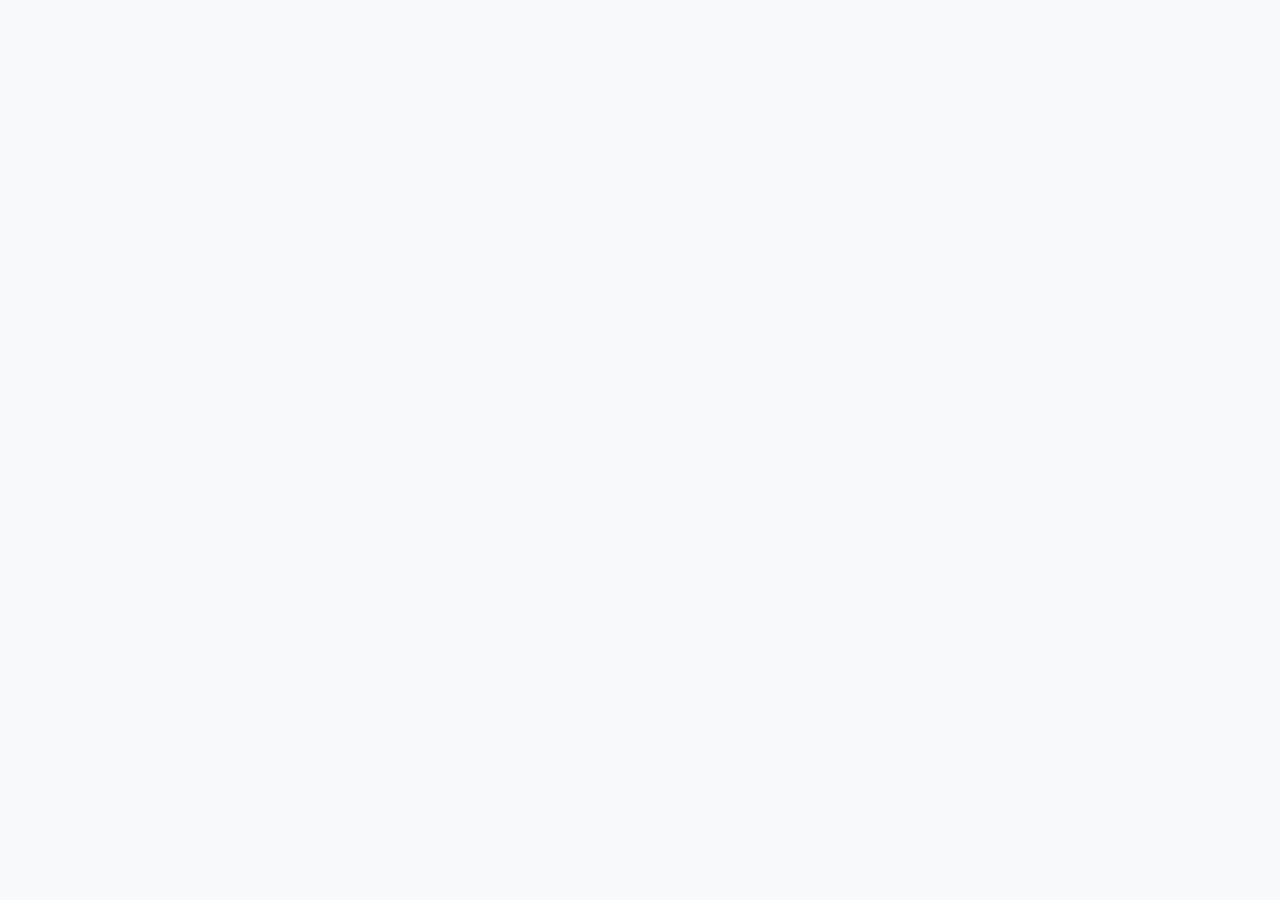
==== Index.html @ 981eb2c3 "Create Index.html" ====
<!DOCTYPE html>
<html lang="es">
<head>
    <meta charset="UTF-8">
    <meta name="viewport" content="width=device-width, initial-scale=1.0">
    <title>Senivia | Menú Digital</title>
    <link href="https://fonts.googleapis.com/css2?family=Inter:wght@300;400;600;700&display=swap" rel="stylesheet">
    <style>
        :root {
            --primary-color: #000000; /* Puedes cambiarlo al color de marca de Senivia */
            --bg-body: #f8f9fa;
            --card-bg: #ffffff;
            --text-main: #2d3436;
            --text-muted: #636e72;
            --whatsapp-green: #25D366;
        }

        body {
            font-family: 'Inter', sans-serif;
            background-color: var(--bg-body);
            color: var(--text-main);
            margin: 0;
            padding: 0;
            display: flex;
            flex-direction: column;
            align-items: center;
        }

        .main-container {
            width: 100%;
            max-width: 500px; /* Tamaño ideal para móviles */
            padding-bottom: 100px;
        }

        /* Utilidades */
        .shadow-sm { box-shadow: 0 2px 10px rgba(0,0,0,0.05); }
        .rounded { border-radius: 16px; }
    </style>
</head>
<body>
    <div class="main-container">
        </div>
</body>
</html>
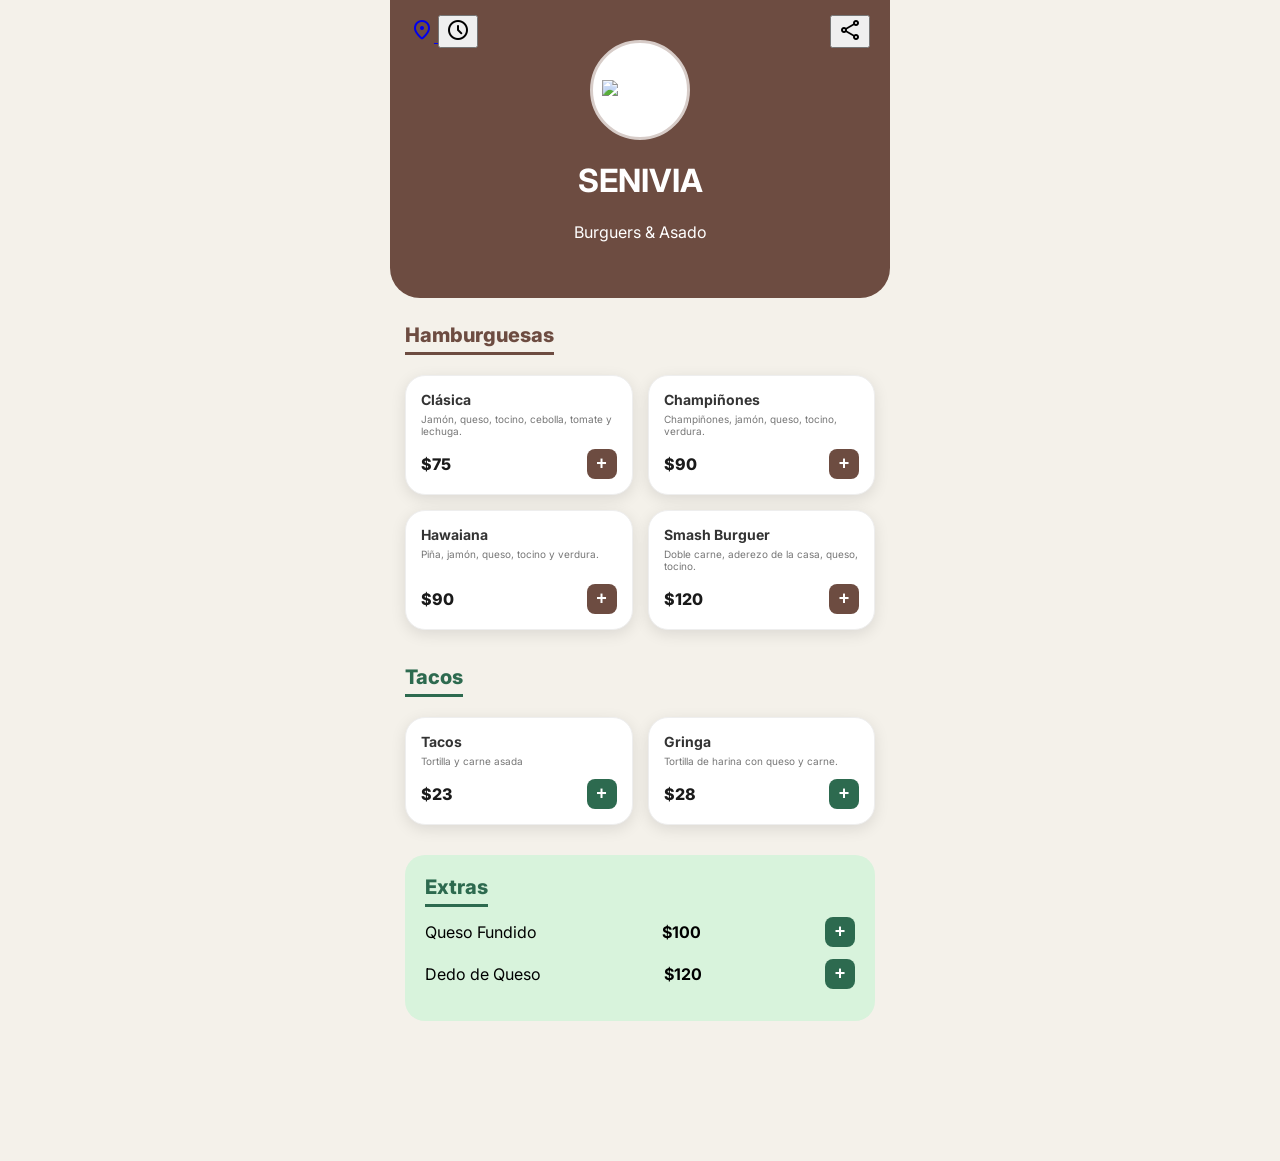
==== commit eb7d6e5b: "as" ====
--- a/Index.html
+++ b/Index.html
@@ -3,42 +3,140 @@
 <head>
     <meta charset="UTF-8">
     <meta name="viewport" content="width=device-width, initial-scale=1.0">
-    <title>Senivia | Menú Digital</title>
-    <link href="https://fonts.googleapis.com/css2?family=Inter:wght@300;400;600;700&display=swap" rel="stylesheet">
-    <style>
-        :root {
-            --primary-color: #000000; /* Puedes cambiarlo al color de marca de Senivia */
-            --bg-body: #f8f9fa;
-            --card-bg: #ffffff;
-            --text-main: #2d3436;
-            --text-muted: #636e72;
-            --whatsapp-green: #25D366;
-        }
-
-        body {
-            font-family: 'Inter', sans-serif;
-            background-color: var(--bg-body);
-            color: var(--text-main);
-            margin: 0;
-            padding: 0;
-            display: flex;
-            flex-direction: column;
-            align-items: center;
-        }
-
-        .main-container {
-            width: 100%;
-            max-width: 500px; /* Tamaño ideal para móviles */
-            padding-bottom: 100px;
-        }
-
-        /* Utilidades */
-        .shadow-sm { box-shadow: 0 2px 10px rgba(0,0,0,0.05); }
-        .rounded { border-radius: 16px; }
-    </style>
+    <title>Senivia | Menú</title>
+    <link rel="stylesheet" href="style.css">
+    <link href="https://fonts.googleapis.com/css2?family=Inter:wght@400;600;700;800&display=swap" rel="stylesheet">
+    <link rel="stylesheet" href="https://fonts.googleapis.com/css2?family=Material+Symbols+Rounded:opsz,wght,FILL,GRAD@24,400,0,0" />
 </head>
 <body>
-    <div class="main-container">
+
+    <nav class="top-nav">
+        <div class="nav-content">
+            <div class="nav-icons-left">
+                <a href="https://maps.google.com" target="_blank" class="nav-icon-btn">
+                    <span class="material-symbols-rounded">location_on</span>
+                </a>
+                <button class="nav-icon-btn" onclick="openHours()">
+                    <span class="material-symbols-rounded">schedule</span>
+                </button>
+            </div>
+            <button class="nav-icon-btn">
+                <span class="material-symbols-rounded">share</span>
+            </button>
         </div>
+    </nav>
+
+    <div class="app-container">
+        <header>
+            <div class="logo-circle">
+                <img src="https://scontent.fmid6-1.fna.fbcdn.net/v/t39.30808-6/627927220_122164579562923353_550780685864035257_n.jpg?_nc_cat=105&ccb=1-7&_nc_sid=1d70fc&_nc_ohc=7-3I57dxPA8Q7kNvwFJ28_m&_nc_oc=AdmYio--avoHgzvEJjG--AQ_t8iRiofBGtbMKOx9ZL_QkfFe0LlmMwDPAOBVa9udVdoX6vZOe4sMH7wCqp-2DesS&_nc_zt=23&_nc_ht=scontent.fmid6-1.fna&_nc_gid=WMBQUMc3zuUpUCf7haf9Zw&_nc_ss=8&oh=00_Afv8ShL0XrkcEGE51qrSbZRiwBGlQdWBidKPt0WWFq02yg&oe=69A87891" alt="Logo">
+            </div>
+            <h1>SENIVIA</h1>
+            <p>Burguers & Asado</p>
+        </header>
+
+        <section>
+            <div class="section-title title-burguer">Hamburguesas</div>
+            <div class="grid">
+                <div class="card" onclick="openCustomizer('Clásica', 75, ['Jamón', 'Queso', 'Tocino', 'Cebolla', 'Tomate', 'Lechuga'])">
+                    <div>
+                        <h3>Clásica</h3>
+                        <p>Jamón, queso, tocino, cebolla, tomate y lechuga.</p>
+                    </div>
+                    <div class="card-footer"><span class="price">$75</span><button class="add-btn btn-burguer">+</button></div>
+                </div>
+                <div class="card" onclick="openCustomizer('Champiñones', 90, ['Champiñones', 'Jamón', 'Queso', 'Tocino', 'Verdura'])">
+                    <div>
+                        <h3>Champiñones</h3>
+                        <p>Champiñones, jamón, queso, tocino, verdura.</p>
+                    </div>
+                    <div class="card-footer"><span class="price">$90</span><button class="add-btn btn-burguer">+</button></div>
+                </div>
+                <div class="card" onclick="openCustomizer('Hawaiana', 90, ['Piña', 'Jamón', 'Queso', 'Tocino', 'Verdura'])">
+                    <div>
+                        <h3>Hawaiana</h3>
+                        <p>Piña, jamón, queso, tocino y verdura.</p>
+                    </div>
+                    <div class="card-footer"><span class="price">$90</span><button class="add-btn btn-burguer">+</button></div>
+                </div>
+                <div class="card" onclick="openCustomizer('Smash Burguer', 120, ['Doble carne', 'Aderezo de la casa', 'Queso', 'Tocino'])">
+                    <div>
+                        <h3>Smash Burguer</h3>
+                        <p>Doble carne, aderezo de la casa, queso, tocino.</p>
+                    </div>
+                    <div class="card-footer"><span class="price">$120</span><button class="add-btn btn-burguer">+</button></div>
+                </div>
+            </div>
+        </section>
+
+        <section>
+            <div class="section-title title-asado">Tacos</div>
+            <div class="grid">
+                <div class="card" onclick="add('Tacos', 23)">
+                    <div>
+                        <h3>Tacos</h3>
+                        <p>Tortilla y carne asada</p>
+                    </div>
+                    <div class="card-footer"><span class="price">$23</span><button class="add-btn btn-asado">+</button></div>
+                </div>
+                <div class="card" onclick="add('Gringa', 28)">
+                    <div>
+                        <h3>Gringa</h3>
+                        <p>Tortilla de harina con queso y carne.</p>
+                    </div>
+                    <div class="card-footer"><span class="price">$28</span><button class="add-btn btn-asado">+</button></div>
+                </div>
+            </div>
+        </section>
+
+        <section style="background: var(--green-light); margin: 20px 15px; border-radius: 20px; padding: 20px;">
+            <div class="section-title title-asado" style="margin-bottom: 10px;">Extras</div>
+            <div class="extra-item" onclick="add('Queso Fundido', 100)">
+                <span>Queso Fundido</span> <b>$100</b> <button class="add-btn btn-asado">+</button>
+            </div>
+            <div class="extra-item" onclick="add('Dedo de Queso', 120)">
+                <span>Dedo de Queso</span> <b>$120</b> <button class="add-btn btn-asado">+</button>
+            </div>
+        </section>
+    </div>
+
+    <div id="modal-custom" class="modal">
+        <div class="modal-content">
+            <h2 id="modal-title">Personalizar</h2>
+            <p class="modal-subtitle">¿Sin algo en particular?</p>
+            <div id="ingredients-list"></div>
+            <button class="confirm-btn" onclick="confirmCustomization()">Agregar al Pedido</button>
+            <button class="cancel-btn" onclick="closeModal()">Cancelar</button>
+        </div>
+    </div>
+
+    <div id="modal-hours" class="modal">
+        <div class="modal-content hours-modal-inner">
+            <div class="modal-header-hours">
+                <h2>Horario</h2>
+                <button class="close-x-btn" onclick="closeHours()">×</button>
+            </div>
+            <div class="hours-container">
+                <div class="hour-line closed"><span>Lunes</span> <b>Cerrado</b></div>
+                <div class="hour-line closed"><span>Martes</span> <b>Cerrado</b></div>
+                <div class="hour-line"><span>Miércoles</span> <b>6:00 PM - 11:15 PM</b></div>
+                <div class="hour-line"><span>Jueves</span> <b>6:00 PM - 11:15 PM</b></div>
+                <div class="hour-line"><span>Viernes</span> <b>6:00 PM - 11:15 PM</b></div>
+                <div class="hour-line"><span>Sábado</span> <b>6:00 PM - 11:15 PM</b></div>
+                <div class="hour-line"><span>Domingo</span> <b>6:00 PM - 11:15 PM</b></div>
+            </div>
+            <button class="confirm-btn" onclick="closeHours()">Cerrar</button>
+        </div>
+    </div>
+
+    <div id="cart-bar">
+        <div class="cart-info">
+            <span class="count-badge" id="cart-count">0</span>
+            <span id="cart-total" style="font-weight: 700;">$0</span>
+        </div>
+        <a href="javascript:void(0)" class="whatsapp-btn" onclick="sendOrder()">Hacer Pedido</a>
+    </div>
+
+    <script src="script.js"></script>
 </body>
 </html>
--- a/style.css
+++ b/style.css
@@ -0,0 +1,189 @@
+:root {
+    --brown-dark: #6d4c41;
+    --brown-light: #d7ccc8;
+    --green-main: #2d6a4f;
+    --green-light: #d8f3dc;
+    --white: #ffffff;
+    --text: #1a1a1a;
+    --shadow: 0 4px 15px rgba(0, 0, 0, 0.1);
+}
+
+* { box-sizing: border-box; -webkit-tap-highlight-color: transparent; }
+
+body {
+    font-family: 'Inter', sans-serif;
+    background-color: #f4f1ea;
+    margin: 0;
+    display: flex;
+    flex-direction: column;
+    align-items: center;
+}
+
+.app-container { width: 100%; max-width: 500px; padding-bottom: 120px; }
+
+header {
+    padding: 40px 20px;
+    text-align: center;
+    background: var(--brown-dark);
+    color: white;
+    border-bottom-left-radius: 30px;
+    border-bottom-right-radius: 30px;
+}
+
+/* Agrega esto al inicio o final de tu style.css */
+
+.top-nav {
+    position: fixed;
+    top: 0;
+    width: 100%;
+    max-width: 500px; /* Igual que tu contenedor */
+    z-index: 1500;
+    padding: 15px 20px;
+}
+
+.nav-content {
+    display: flex;
+    justify-content: space-between;
+    align-items: center;
+}
+
+.nav-icons {
+    display: flex;
+    gap: 12px;
+}
+
+.nav-btn {
+    background: rgba(255, 255, 255, 0.2);
+    backdrop-filter: blur(10px);
+    border: 1px solid rgba(255, 255, 255, 0.3);
+    width: 40px;
+    height: 40px;
+    border-radius: 12px;
+    display: flex;
+    align-items: center;
+    justify-content: center;
+    color: white;
+    cursor: pointer;
+    text-decoration: none;
+    transition: 0.3s;
+}
+
+.nav-btn:hover {
+    background: rgba(255, 255, 255, 0.4);
+}
+
+/* Estilos para el Modal de Horarios */
+.modal-hours-style {
+    border-radius: 30px 30px 0 0;
+    max-height: 80vh;
+    overflow-y: auto;
+}
+
+.modal-header {
+    display: flex;
+    justify-content: space-between;
+    align-items: center;
+    margin-bottom: 20px;
+}
+
+.close-x {
+    background: #f0f0f0;
+    border: none;
+    font-size: 24px;
+    width: 32px;
+    height: 32px;
+    border-radius: 50%;
+    line-height: 1;
+    cursor: pointer;
+}
+
+.hours-list {
+    display: flex;
+    flex-direction: column;
+    gap: 5px;
+    margin-bottom: 20px;
+}
+
+.hour-row {
+    display: flex;
+    justify-content: space-between;
+    padding: 12px 15px;
+    background: #f9f9f9;
+    border-radius: 12px;
+    font-size: 14px;
+}
+
+.hour-row.closed {
+    color: #d32f2f;
+    background: #fff5f5;
+}
+
+.hour-row b {
+    font-weight: 700;
+}
+
+.logo-circle {
+    width: 100px; height: 100px; background: white; border-radius: 50%;
+    margin: 0 auto 15px; display: flex; align-items: center; justify-content: center;
+    overflow: hidden; border: 3px solid var(--brown-light);
+}
+.logo-circle img { width: 80%; object-fit: contain; }
+
+section { padding: 25px 15px 10px; }
+.section-title { font-size: 20px; font-weight: 800; margin-bottom: 20px; padding-bottom: 5px; border-bottom: 3px solid; display: inline-block; }
+.title-burguer { color: var(--brown-dark); border-color: var(--brown-dark); }
+.title-asado { color: var(--green-main); border-color: var(--green-main); }
+
+.grid { display: grid; grid-template-columns: 1fr 1fr; gap: 15px; }
+.card {
+    background: white; border-radius: 20px; padding: 15px; box-shadow: var(--shadow);
+    display: flex; flex-direction: column; justify-content: space-between; transition: 0.2s; border: 1px solid #eee; cursor: pointer;
+}
+.card:active { transform: scale(0.96); }
+.card h3 { font-size: 14px; margin: 0; font-weight: 700; color: #333; }
+.card p { font-size: 10px; color: #777; margin: 5px 0 12px; }
+
+.card-footer { display: flex; justify-content: space-between; align-items: center; }
+.price { font-weight: 800; font-size: 16px; color: var(--text); }
+
+.add-btn { border: none; width: 30px; height: 30px; border-radius: 8px; color: white; font-size: 18px; font-weight: bold; cursor: pointer; }
+.btn-burguer { background: var(--brown-dark); }
+.btn-asado { background: var(--green-main); }
+
+.extra-item { display: flex; justify-content: space-between; margin-bottom: 12px; align-items: center; cursor: pointer; }
+
+/* MODAL STYLES */
+.modal {
+    position: fixed; top: 0; left: 0; width: 100%; height: 100%;
+    background: rgba(0,0,0,0.6); display: none; justify-content: center; align-items: flex-end; z-index: 2000;
+}
+.modal-content {
+    background: white; width: 100%; max-width: 500px; padding: 30px;
+    border-radius: 30px 30px 0 0; animation: slideUp 0.3s ease-out;
+}
+@keyframes slideUp { from { transform: translateY(100%); } to { transform: translateY(0); } }
+
+#modal-title { margin: 0; font-size: 22px; color: var(--brown-dark); }
+.modal-subtitle { font-size: 13px; color: #777; margin-bottom: 20px; }
+
+.ingredient-row {
+    display: flex; justify-content: space-between; align-items: center;
+    padding: 12px 0; border-bottom: 1px solid #eee;
+}
+.ingredient-row input { width: 22px; height: 22px; accent-color: var(--green-main); }
+
+.confirm-btn {
+    background: var(--brown-dark); color: white; border: none; width: 100%;
+    padding: 15px; border-radius: 15px; font-weight: 700; margin-top: 20px; cursor: pointer;
+}
+.cancel-btn { background: none; border: none; width: 100%; margin-top: 10px; color: #999; cursor: pointer; }
+
+/* CART BAR */
+#cart-bar {
+    position: fixed; bottom: 20px; left: 50%; transform: translateX(-50%);
+    width: 90%; max-width: 420px; background: #1a1a1a; padding: 15px 20px;
+    border-radius: 50px; display: none; justify-content: space-between; align-items: center; color: white; z-index: 1000;
+}
+.count-badge { background: #25D366; padding: 4px 12px; border-radius: 15px; font-weight: 800; }
+.whatsapp-btn { background: #25D366; color: white; text-decoration: none; padding: 10px 20px; border-radius: 25px; font-weight: 700; }
+
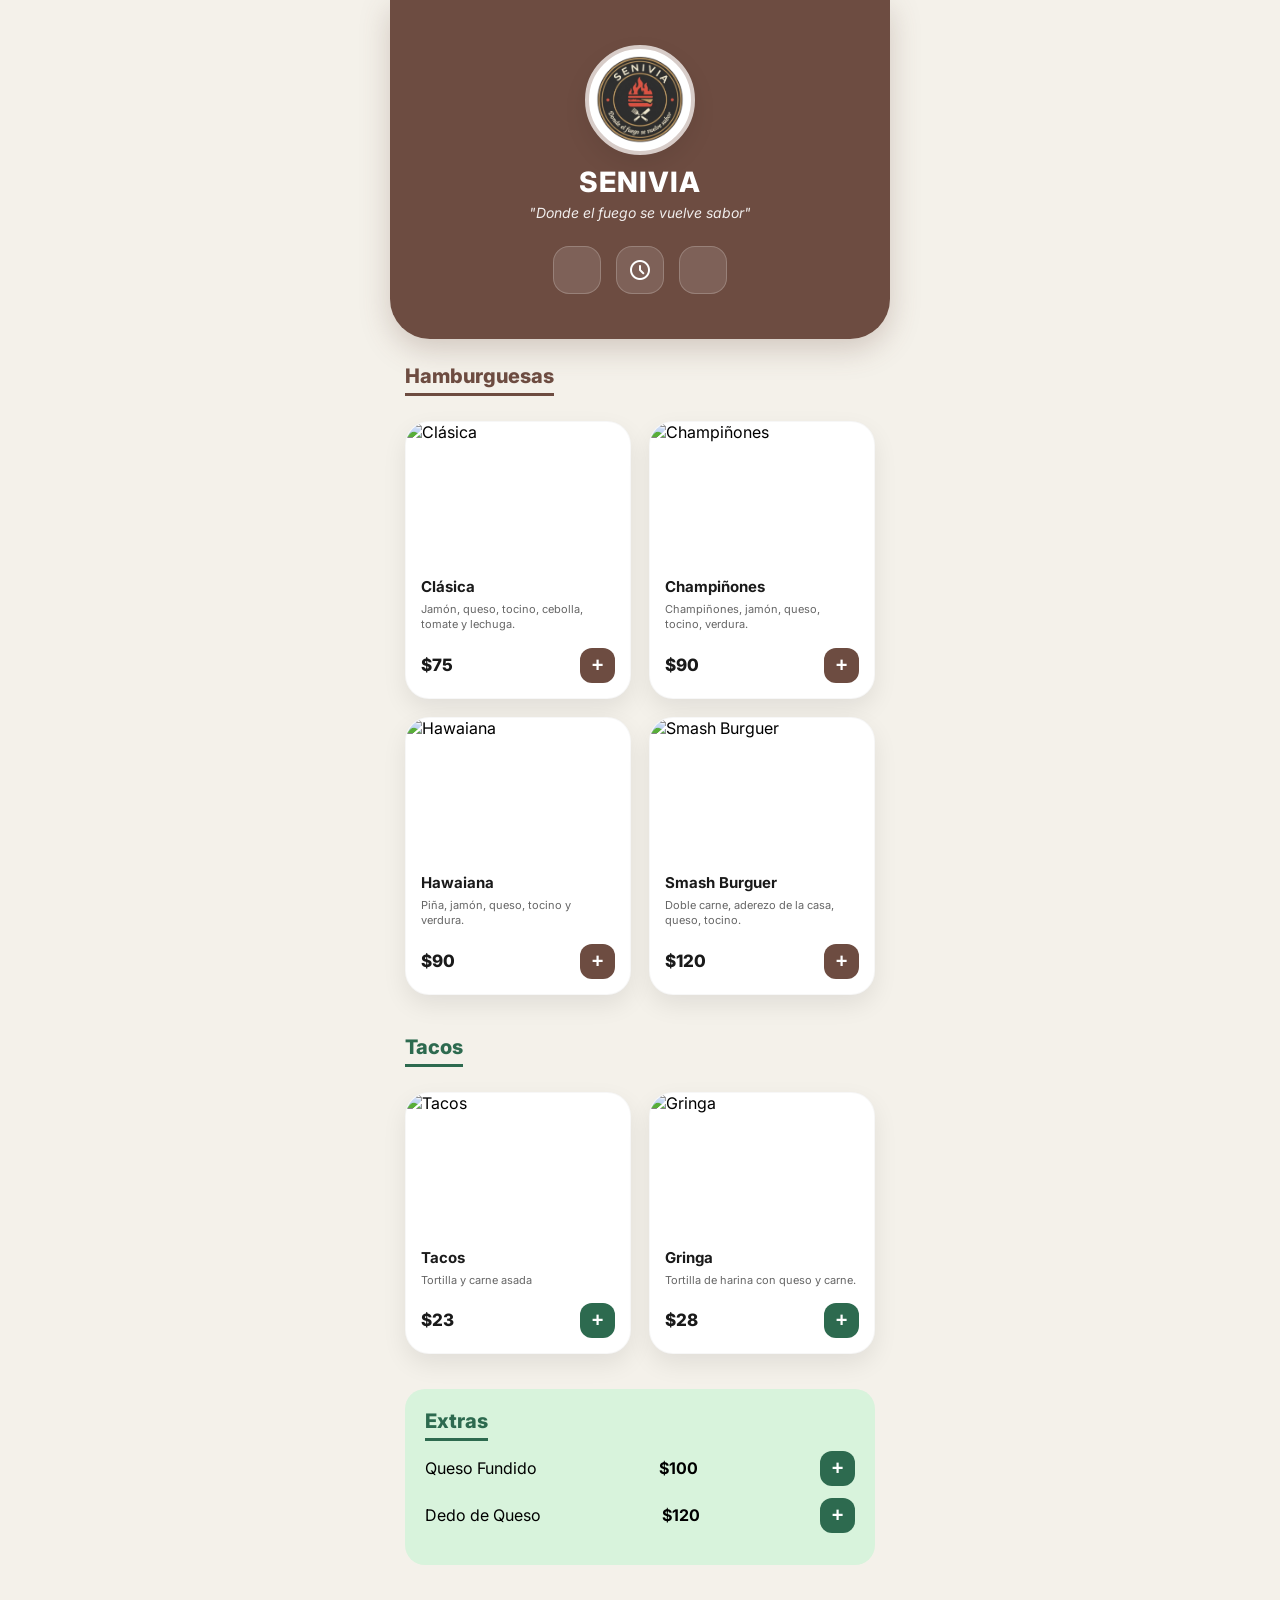
==== commit 50dd0dd3: "nuevo" ====
--- a/Index.html
+++ b/Index.html
@@ -1,142 +1,399 @@
-<!DOCTYPE html>
+<!doctype html>
 <html lang="es">
-<head>
-    <meta charset="UTF-8">
-    <meta name="viewport" content="width=device-width, initial-scale=1.0">
+  <head>
+    <meta charset="UTF-8" />
+    <meta name="viewport" content="width=device-width, initial-scale=1.0" />
     <title>Senivia | Menú</title>
-    <link rel="stylesheet" href="style.css">
-    <link href="https://fonts.googleapis.com/css2?family=Inter:wght@400;600;700;800&display=swap" rel="stylesheet">
-    <link rel="stylesheet" href="https://fonts.googleapis.com/css2?family=Material+Symbols+Rounded:opsz,wght,FILL,GRAD@24,400,0,0" />
-</head>
-<body>
-
-    <nav class="top-nav">
-        <div class="nav-content">
-            <div class="nav-icons-left">
-                <a href="https://maps.google.com" target="_blank" class="nav-icon-btn">
-                    <span class="material-symbols-rounded">location_on</span>
-                </a>
-                <button class="nav-icon-btn" onclick="openHours()">
-                    <span class="material-symbols-rounded">schedule</span>
-                </button>
-            </div>
-            <button class="nav-icon-btn">
-                <span class="material-symbols-rounded">share</span>
-            </button>
-        </div>
-    </nav>
-
+    <link rel="stylesheet" href="style.css" />
+    <link
+      href="https://fonts.googleapis.com/css2?family=Inter:wght@400;600;700;800&display=swap"
+      rel="stylesheet"
+    />
+    <link
+      rel="stylesheet"
+      href="https://fonts.googleapis.com/css2?family=Material+Symbols+Rounded:opsz,wght,FILL,GRAD@24,400,0,0"
+    />
+    <link
+      rel="stylesheet"
+      href="https://site-assets.fontawesome.com/releases/v6.4.2/css/all.css"
+    />
+  </head>
+
+  <body>
     <div class="app-container">
-        <header>
-            <div class="logo-circle">
-                <img src="https://scontent.fmid6-1.fna.fbcdn.net/v/t39.30808-6/627927220_122164579562923353_550780685864035257_n.jpg?_nc_cat=105&ccb=1-7&_nc_sid=1d70fc&_nc_ohc=7-3I57dxPA8Q7kNvwFJ28_m&_nc_oc=AdmYio--avoHgzvEJjG--AQ_t8iRiofBGtbMKOx9ZL_QkfFe0LlmMwDPAOBVa9udVdoX6vZOe4sMH7wCqp-2DesS&_nc_zt=23&_nc_ht=scontent.fmid6-1.fna&_nc_gid=WMBQUMc3zuUpUCf7haf9Zw&_nc_ss=8&oh=00_Afv8ShL0XrkcEGE51qrSbZRiwBGlQdWBidKPt0WWFq02yg&oe=69A87891" alt="Logo">
-            </div>
-            <h1>SENIVIA</h1>
-            <p>Burguers & Asado</p>
-        </header>
-
-        <section>
-            <div class="section-title title-burguer">Hamburguesas</div>
-            <div class="grid">
-                <div class="card" onclick="openCustomizer('Clásica', 75, ['Jamón', 'Queso', 'Tocino', 'Cebolla', 'Tomate', 'Lechuga'])">
-                    <div>
-                        <h3>Clásica</h3>
-                        <p>Jamón, queso, tocino, cebolla, tomate y lechuga.</p>
-                    </div>
-                    <div class="card-footer"><span class="price">$75</span><button class="add-btn btn-burguer">+</button></div>
-                </div>
-                <div class="card" onclick="openCustomizer('Champiñones', 90, ['Champiñones', 'Jamón', 'Queso', 'Tocino', 'Verdura'])">
-                    <div>
-                        <h3>Champiñones</h3>
-                        <p>Champiñones, jamón, queso, tocino, verdura.</p>
-                    </div>
-                    <div class="card-footer"><span class="price">$90</span><button class="add-btn btn-burguer">+</button></div>
-                </div>
-                <div class="card" onclick="openCustomizer('Hawaiana', 90, ['Piña', 'Jamón', 'Queso', 'Tocino', 'Verdura'])">
-                    <div>
-                        <h3>Hawaiana</h3>
-                        <p>Piña, jamón, queso, tocino y verdura.</p>
-                    </div>
-                    <div class="card-footer"><span class="price">$90</span><button class="add-btn btn-burguer">+</button></div>
-                </div>
-                <div class="card" onclick="openCustomizer('Smash Burguer', 120, ['Doble carne', 'Aderezo de la casa', 'Queso', 'Tocino'])">
-                    <div>
-                        <h3>Smash Burguer</h3>
-                        <p>Doble carne, aderezo de la casa, queso, tocino.</p>
-                    </div>
-                    <div class="card-footer"><span class="price">$120</span><button class="add-btn btn-burguer">+</button></div>
-                </div>
-            </div>
-        </section>
-
-        <section>
-            <div class="section-title title-asado">Tacos</div>
-            <div class="grid">
-                <div class="card" onclick="add('Tacos', 23)">
-                    <div>
-                        <h3>Tacos</h3>
-                        <p>Tortilla y carne asada</p>
-                    </div>
-                    <div class="card-footer"><span class="price">$23</span><button class="add-btn btn-asado">+</button></div>
-                </div>
-                <div class="card" onclick="add('Gringa', 28)">
-                    <div>
-                        <h3>Gringa</h3>
-                        <p>Tortilla de harina con queso y carne.</p>
-                    </div>
-                    <div class="card-footer"><span class="price">$28</span><button class="add-btn btn-asado">+</button></div>
-                </div>
-            </div>
-        </section>
-
-        <section style="background: var(--green-light); margin: 20px 15px; border-radius: 20px; padding: 20px;">
-            <div class="section-title title-asado" style="margin-bottom: 10px;">Extras</div>
-            <div class="extra-item" onclick="add('Queso Fundido', 100)">
-                <span>Queso Fundido</span> <b>$100</b> <button class="add-btn btn-asado">+</button>
-            </div>
-            <div class="extra-item" onclick="add('Dedo de Queso', 120)">
-                <span>Dedo de Queso</span> <b>$120</b> <button class="add-btn btn-asado">+</button>
-            </div>
-        </section>
+      <header>
+        <div class="logo-circle">
+          <img src="Senivia.png" alt="Logo Senivia" />
+        </div>
+
+        <h1>SENIVIA</h1>
+        <p>"Donde el fuego se vuelve sabor"</p>
+
+        <nav class="nav-header-container">
+          <a
+            href="https://maps.app.goo.gl/EeYADAYWjaHBzVqx6"
+            target="_blank"
+            class="nav-icon-btn"
+          >
+            <i class="fa-duotone fa-regular fa-location-dot"></i>
+          </a>
+
+          <button class="nav-icon-btn" onclick="openHours()">
+            <span class="material-symbols-rounded">schedule</span>
+          </button>
+
+          <a
+            href="https://wa.me/9991505132?text=Hola%20Senivia,%20me%20gustaría%20hacer%20un%20pedido."
+            target="_blank"
+            class="nav-icon-btn"
+          >
+            <i class="fa-brands fa-whatsapp"></i>
+          </a>
+        </nav>
+      </header>
+
+      <section>
+        <div class="section-title title-burguer">Hamburguesas</div>
+        <div class="grid">
+          <div class="card">
+            <img
+              src="https://scontent.fmid6-1.fna.fbcdn.net/v/t39.30808-6/644500847_122168392964923353_1801215572619277654_n.jpg?stp=cp6_dst-jpg_tt6&_nc_cat=106&ccb=1-7&_nc_sid=7b2446&_nc_ohc=uPA4VijvOu0Q7kNvwGDRi_3&_nc_oc=AdkpkXFzD1pgYDT1BEOlzrtDLZvo7m2aheXaCjt9h2K1f7D_x29ChndX8zwosPiwxaxlp7prMvZnZjkLrA9AZVxj&_nc_zt=23&_nc_ht=scontent.fmid6-1.fna&_nc_gid=4qpkCkDq3Jsx5Vrjx82hsw&_nc_ss=8&oh=00_AftGksyO7CW5vcW0vdIeLGuwHIPfjffcvS-nG6zifV4eNg&oe=69A9049A"
+              class="card-img"
+              onclick="openLightbox(this.src)"
+              alt="Clásica"
+            />
+            <div class="card-info">
+              <div
+                onclick="
+                  openCustomizer('Clásica', 75, [
+                    'Jamón',
+                    'Queso',
+                    'Tocino',
+                    'Cebolla',
+                    'Tomate',
+                    'Lechuga',
+                  ])
+                "
+              >
+                <h3>Clásica</h3>
+                <p>Jamón, queso, tocino, cebolla, tomate y lechuga.</p>
+              </div>
+              <div class="card-footer">
+                <span class="price">$75</span>
+                <button
+                  class="add-btn btn-burguer"
+                  onclick="
+                    openCustomizer('Clásica', 75, [
+                      'Jamón',
+                      'Queso',
+                      'Tocino',
+                      'Cebolla',
+                      'Tomate',
+                      'Lechuga',
+                    ])
+                  "
+                >
+                  +
+                </button>
+              </div>
+            </div>
+          </div>
+
+          <div class="card">
+            <img
+              src="URL_IMAGEN_CHAMPI"
+              class="card-img"
+              onclick="openLightbox(this.src)"
+              alt="Champiñones"
+            />
+            <div class="card-info">
+              <div
+                onclick="
+                  openCustomizer('Champiñones', 90, [
+                    'Champiñones',
+                    'Jamón',
+                    'Queso',
+                    'Tocino',
+                    'Verdura',
+                  ])
+                "
+              >
+                <h3>Champiñones</h3>
+                <p>Champiñones, jamón, queso, tocino, verdura.</p>
+              </div>
+              <div class="card-footer">
+                <span class="price">$90</span>
+                <button
+                  class="add-btn btn-burguer"
+                  onclick="
+                    openCustomizer('Champiñones', 90, [
+                      'Champiñones',
+                      'Jamón',
+                      'Queso',
+                      'Tocino',
+                      'Verdura',
+                    ])
+                  "
+                >
+                  +
+                </button>
+              </div>
+            </div>
+          </div>
+
+          <div class="card">
+            <img
+              src="URL_IMAGEN_HAWAIANA"
+              class="card-img"
+              onclick="openLightbox(this.src)"
+              alt="Hawaiana"
+            />
+            <div class="card-info">
+              <div
+                onclick="
+                  openCustomizer('Hawaiana', 90, [
+                    'Piña',
+                    'Jamón',
+                    'Queso',
+                    'Tocino',
+                    'Verdura',
+                  ])
+                "
+              >
+                <h3>Hawaiana</h3>
+                <p>Piña, jamón, queso, tocino y verdura.</p>
+              </div>
+              <div class="card-footer">
+                <span class="price">$90</span>
+                <button
+                  class="add-btn btn-burguer"
+                  onclick="
+                    openCustomizer('Hawaiana', 90, [
+                      'Piña',
+                      'Jamón',
+                      'Queso',
+                      'Tocino',
+                      'Verdura',
+                    ])
+                  "
+                >
+                  +
+                </button>
+              </div>
+            </div>
+          </div>
+
+          <div class="card">
+            <img
+              src="URL_IMAGEN_SMASH"
+              class="card-img"
+              onclick="openLightbox(this.src)"
+              alt="Smash Burguer"
+            />
+            <div class="card-info">
+              <div
+                onclick="
+                  openCustomizer('Smash Burguer', 120, [
+                    'Doble carne',
+                    'Aderezo de la casa',
+                    'Queso',
+                    'Tocino',
+                  ])
+                "
+              >
+                <h3>Smash Burguer</h3>
+                <p>Doble carne, aderezo de la casa, queso, tocino.</p>
+              </div>
+              <div class="card-footer">
+                <span class="price">$120</span>
+                <button
+                  class="add-btn btn-burguer"
+                  onclick="
+                    openCustomizer('Smash Burguer', 120, [
+                      'Doble carne',
+                      'Aderezo de la casa',
+                      'Queso',
+                      'Tocino',
+                    ])
+                  "
+                >
+                  +
+                </button>
+              </div>
+            </div>
+          </div>
+        </div>
+      </section>
+
+      <section>
+        <div class="section-title title-asado">Tacos</div>
+        <div class="grid">
+          <div class="card">
+            <img
+              src="URL_IMAGEN_TACO"
+              class="card-img"
+              onclick="openLightbox(this.src)"
+              alt="Tacos"
+            />
+            <div class="card-info">
+              <div onclick="add('Tacos', 23)">
+                <h3>Tacos</h3>
+                <p>Tortilla y carne asada</p>
+              </div>
+              <div class="card-footer">
+                <span class="price">$23</span>
+                <button class="add-btn btn-asado" onclick="add('Tacos', 23)">
+                  +
+                </button>
+              </div>
+            </div>
+          </div>
+
+          <div class="card">
+            <img
+              src="URL_IMAGEN_GRINGA"
+              class="card-img"
+              onclick="openLightbox(this.src)"
+              alt="Gringa"
+            />
+            <div class="card-info">
+              <div onclick="add('Gringa', 28)">
+                <h3>Gringa</h3>
+                <p>Tortilla de harina con queso y carne.</p>
+              </div>
+              <div class="card-footer">
+                <span class="price">$28</span>
+                <button class="add-btn btn-asado" onclick="add('Gringa', 28)">
+                  +
+                </button>
+              </div>
+            </div>
+          </div>
+        </div>
+      </section>
+
+      <section
+        style="
+          background: var(--green-light);
+          margin: 20px 15px;
+          border-radius: 20px;
+          padding: 20px;
+        "
+      >
+        <div class="section-title title-asado" style="margin-bottom: 10px">
+          Extras
+        </div>
+        <div class="extra-item" onclick="add('Queso Fundido', 100)">
+          <span>Queso Fundido</span> <b>$100</b>
+          <button class="add-btn btn-asado">+</button>
+        </div>
+        <div class="extra-item" onclick="add('Dedo de Queso', 120)">
+          <span>Dedo de Queso</span> <b>$120</b>
+          <button class="add-btn btn-asado">+</button>
+        </div>
+      </section>
+    </div>
+
+    <div id="lightbox" class="lightbox" onclick="closeLightbox()">
+      <span class="close-lightbox">×</span>
+      <img id="lightbox-img" src="" alt="Zoom" />
     </div>
 
     <div id="modal-custom" class="modal">
-        <div class="modal-content">
-            <h2 id="modal-title">Personalizar</h2>
-            <p class="modal-subtitle">¿Sin algo en particular?</p>
-            <div id="ingredients-list"></div>
-            <button class="confirm-btn" onclick="confirmCustomization()">Agregar al Pedido</button>
-            <button class="cancel-btn" onclick="closeModal()">Cancelar</button>
-        </div>
+      <div class="modal-content custom-sheet">
+        <div class="sheet-header">
+          <div class="drag-handle"></div>
+          <h2 id="modal-title">Personalizar</h2>
+          <p class="modal-subtitle">¿Quieres quitar algún ingrediente?</p>
+        </div>
+        <div id="ingredients-list" class="ingredients-container"></div>
+        <div class="sheet-footer">
+          <button class="confirm-btn" onclick="confirmCustomization()">
+            <span>Agregar Pedido</span>
+            <i class="fa-solid fa-cart-plus"></i>
+          </button>
+          <button class="cancel-btn" onclick="closeModal()">
+            Tal vez luego
+          </button>
+        </div>
+      </div>
+    </div>
+
+    <div id="modal-checkout" class="modal">
+      <div class="modal-content custom-sheet checkout-sheet">
+        <div class="sheet-header">
+          <div class="drag-handle"></div>
+          <h2>Tu Pedido</h2>
+          <p class="modal-subtitle">Revisa tu orden antes de enviar</p>
+        </div>
+
+        <div id="checkout-list" class="checkout-container"></div>
+
+        <div class="marketing-section">
+          <p class="marketing-title">¿Se te antoja algo más? 🔥</p>
+          <div class="marketing-grid" id="marketing-list"></div>
+        </div>
+
+        <div class="sheet-footer">
+          <button class="confirm-btn whatsapp-final-btn" onclick="sendOrder()">
+            <span>Confirmar en WhatsApp</span>
+            <i class="fa-brands fa-whatsapp"></i>
+          </button>
+          <button class="cancel-btn" onclick="closeCheckout()">
+            Seguir comprando
+          </button>
+        </div>
+      </div>
     </div>
 
     <div id="modal-hours" class="modal">
-        <div class="modal-content hours-modal-inner">
-            <div class="modal-header-hours">
-                <h2>Horario</h2>
-                <button class="close-x-btn" onclick="closeHours()">×</button>
-            </div>
-            <div class="hours-container">
-                <div class="hour-line closed"><span>Lunes</span> <b>Cerrado</b></div>
-                <div class="hour-line closed"><span>Martes</span> <b>Cerrado</b></div>
-                <div class="hour-line"><span>Miércoles</span> <b>6:00 PM - 11:15 PM</b></div>
-                <div class="hour-line"><span>Jueves</span> <b>6:00 PM - 11:15 PM</b></div>
-                <div class="hour-line"><span>Viernes</span> <b>6:00 PM - 11:15 PM</b></div>
-                <div class="hour-line"><span>Sábado</span> <b>6:00 PM - 11:15 PM</b></div>
-                <div class="hour-line"><span>Domingo</span> <b>6:00 PM - 11:15 PM</b></div>
-            </div>
-            <button class="confirm-btn" onclick="closeHours()">Cerrar</button>
-        </div>
-    </div>
-
-    <div id="cart-bar">
-        <div class="cart-info">
-            <span class="count-badge" id="cart-count">0</span>
-            <span id="cart-total" style="font-weight: 700;">$0</span>
-        </div>
-        <a href="javascript:void(0)" class="whatsapp-btn" onclick="sendOrder()">Hacer Pedido</a>
+      <div class="modal-content">
+        <div class="modal-header">
+          <h2>Horario</h2>
+        </div>
+        <div
+          class="hours-container"
+          style="
+            display: flex;
+            flex-direction: column;
+            gap: 8px;
+            margin-bottom: 20px;
+          "
+        >
+          <div style="display: flex; justify-content: space-between">
+            <span>Lunes</span> <b>7:00 PM - 10:00 PM</b>
+          </div>
+          <div style="display: flex; justify-content: space-between">
+            <span>Martes</span> <b>7:00 PM - 10:00 PM</b>
+          </div>
+          <div style="display: flex; justify-content: space-between">
+            <span>Miércoles</span> <b>7:00 PM - 10:00 PM</b>
+          </div>
+          <div style="display: flex; justify-content: space-between">
+            <span>Jueves</span> <b>6:00 PM - 11:15 PM</b>
+          </div>
+          <div style="display: flex; justify-content: space-between">
+            <span>Viernes</span> <b>7:00 PM - 10:00 PM</b>
+          </div>
+          <div style="display: flex; justify-content: space-between">
+            <span>Sábado</span> <b>7:00 PM - 10:00 PM</b>
+          </div>
+          <div style="display: flex; justify-content: space-between">
+            <span>Domingo</span> <b>7:00 PM - 10:00 PM</b>
+          </div>
+        </div>
+        <button class="confirm-btn" onclick="closeHours()">Cerrar</button>
+      </div>
+    </div>
+
+    <div id="cart-bar" onclick="openCheckout()">
+      <div class="cart-info-bar">
+        <span class="count-badge" id="cart-count">0</span>
+        <span id="cart-total" style="font-weight: 700">$0</span>
+      </div>
+      <div class="whatsapp-btn">Ver Carrito</div>
     </div>
 
     <script src="script.js"></script>
-</body>
-</html>+  </body>
+</html>
--- a/style.css
+++ b/style.css
@@ -1,189 +1,499 @@
 :root {
-    --brown-dark: #6d4c41;
-    --brown-light: #d7ccc8;
-    --green-main: #2d6a4f;
-    --green-light: #d8f3dc;
-    --white: #ffffff;
-    --text: #1a1a1a;
-    --shadow: 0 4px 15px rgba(0, 0, 0, 0.1);
-}
-
-* { box-sizing: border-box; -webkit-tap-highlight-color: transparent; }
+  --brown-dark: #6d4c41;
+  --brown-light: #d7ccc8;
+  --green-main: #2d6a4f;
+  --green-light: #d8f3dc;
+  --white: #ffffff;
+  --text: #1a1a1a;
+  --shadow: 0 10px 25px rgba(0, 0, 0, 0.08);
+  --transition: all 0.3s cubic-bezier(0.25, 0.8, 0.25, 1);
+}
+
+* {
+  box-sizing: border-box;
+  -webkit-tap-highlight-color: transparent;
+}
 
 body {
-    font-family: 'Inter', sans-serif;
-    background-color: #f4f1ea;
-    margin: 0;
-    display: flex;
-    flex-direction: column;
-    align-items: center;
-}
-
-.app-container { width: 100%; max-width: 500px; padding-bottom: 120px; }
+  font-family: "Inter", sans-serif;
+  background-color: #f4f1ea;
+  margin: 0;
+  display: flex;
+  flex-direction: column;
+  align-items: center;
+  overflow-x: hidden;
+}
+
+.app-container {
+  width: 100%;
+  max-width: 500px;
+  padding-bottom: 120px;
+  animation: fadeIn 0.8s ease-in-out;
+}
+
+@keyframes fadeIn {
+  from {
+    opacity: 0;
+    transform: translateY(10px);
+  }
+
+  to {
+    opacity: 1;
+    transform: translateY(0);
+  }
+}
 
 header {
-    padding: 40px 20px;
-    text-align: center;
-    background: var(--brown-dark);
-    color: white;
-    border-bottom-left-radius: 30px;
-    border-bottom-right-radius: 30px;
-}
-
-/* Agrega esto al inicio o final de tu style.css */
-
-.top-nav {
-    position: fixed;
-    top: 0;
-    width: 100%;
-    max-width: 500px; /* Igual que tu contenedor */
-    z-index: 1500;
-    padding: 15px 20px;
-}
-
-.nav-content {
-    display: flex;
-    justify-content: space-between;
-    align-items: center;
-}
-
-.nav-icons {
-    display: flex;
-    gap: 12px;
-}
-
-.nav-btn {
-    background: rgba(255, 255, 255, 0.2);
-    backdrop-filter: blur(10px);
-    border: 1px solid rgba(255, 255, 255, 0.3);
-    width: 40px;
-    height: 40px;
-    border-radius: 12px;
-    display: flex;
-    align-items: center;
-    justify-content: center;
-    color: white;
-    cursor: pointer;
-    text-decoration: none;
-    transition: 0.3s;
-}
-
-.nav-btn:hover {
-    background: rgba(255, 255, 255, 0.4);
-}
-
-/* Estilos para el Modal de Horarios */
-.modal-hours-style {
-    border-radius: 30px 30px 0 0;
-    max-height: 80vh;
-    overflow-y: auto;
-}
-
-.modal-header {
-    display: flex;
-    justify-content: space-between;
-    align-items: center;
-    margin-bottom: 20px;
-}
-
-.close-x {
-    background: #f0f0f0;
-    border: none;
-    font-size: 24px;
-    width: 32px;
-    height: 32px;
-    border-radius: 50%;
-    line-height: 1;
-    cursor: pointer;
-}
-
-.hours-list {
-    display: flex;
-    flex-direction: column;
-    gap: 5px;
-    margin-bottom: 20px;
-}
-
-.hour-row {
-    display: flex;
-    justify-content: space-between;
-    padding: 12px 15px;
-    background: #f9f9f9;
-    border-radius: 12px;
-    font-size: 14px;
-}
-
-.hour-row.closed {
-    color: #d32f2f;
-    background: #fff5f5;
-}
-
-.hour-row b {
-    font-weight: 700;
+  display: flex;
+  flex-direction: column;
+  align-items: center;
+  text-align: center;
+  padding: 45px 20px;
+  background: var(--brown-dark);
+  color: white;
+  border-bottom-left-radius: 40px;
+  border-bottom-right-radius: 40px;
+  box-shadow: 0 10px 30px rgba(109, 76, 65, 0.25);
+}
+
+header h1 {
+  margin: 10px 0 5px;
+  font-size: 28px;
+  font-weight: 800;
+  letter-spacing: 1px;
+}
+
+header p {
+  margin: 0;
+  font-size: 14px;
+  font-style: italic;
+  opacity: 0.9;
 }
 
 .logo-circle {
-    width: 100px; height: 100px; background: white; border-radius: 50%;
-    margin: 0 auto 15px; display: flex; align-items: center; justify-content: center;
-    overflow: hidden; border: 3px solid var(--brown-light);
-}
-.logo-circle img { width: 80%; object-fit: contain; }
-
-section { padding: 25px 15px 10px; }
-.section-title { font-size: 20px; font-weight: 800; margin-bottom: 20px; padding-bottom: 5px; border-bottom: 3px solid; display: inline-block; }
-.title-burguer { color: var(--brown-dark); border-color: var(--brown-dark); }
-.title-asado { color: var(--green-main); border-color: var(--green-main); }
-
-.grid { display: grid; grid-template-columns: 1fr 1fr; gap: 15px; }
+  width: 110px;
+  height: 110px;
+  background: white;
+  border-radius: 50%;
+  display: flex;
+  align-items: center;
+  justify-content: center;
+  overflow: hidden;
+  border: 4px solid var(--brown-light);
+  box-shadow: var(--shadow);
+}
+
+.logo-circle img {
+  width: 100%;
+  height: 100%;
+  object-fit: cover;
+}
+
+.nav-header-container {
+  display: flex;
+  justify-content: center;
+  gap: 15px;
+  margin-top: 25px;
+  width: 100%;
+}
+
+.nav-icon-btn {
+  background: rgba(255, 255, 255, 0.12);
+  border: 1px solid rgba(255, 255, 255, 0.2);
+  width: 48px;
+  height: 48px;
+  border-radius: 16px;
+  display: flex;
+  align-items: center;
+  justify-content: center;
+  color: white;
+  cursor: pointer;
+  transition: var(--transition);
+  text-decoration: none;
+}
+
+.nav-icon-btn:hover {
+  background: white;
+  color: var(--brown-dark);
+  transform: translateY(-3px) scale(1.05);
+}
+
+section {
+  padding: 25px 15px 10px;
+}
+
+.section-title {
+  font-size: 20px;
+  font-weight: 800;
+  margin-bottom: 20px;
+  padding-bottom: 5px;
+  border-bottom: 3px solid;
+  display: inline-block;
+}
+
+.title-burguer {
+  color: var(--brown-dark);
+  border-color: var(--brown-dark);
+}
+
+.title-asado {
+  color: var(--green-main);
+  border-color: var(--green-main);
+}
+
+.grid {
+  display: grid;
+  grid-template-columns: 1fr 1fr;
+  gap: 18px;
+  padding: 5px 0;
+}
+
 .card {
-    background: white; border-radius: 20px; padding: 15px; box-shadow: var(--shadow);
-    display: flex; flex-direction: column; justify-content: space-between; transition: 0.2s; border: 1px solid #eee; cursor: pointer;
-}
-.card:active { transform: scale(0.96); }
-.card h3 { font-size: 14px; margin: 0; font-weight: 700; color: #333; }
-.card p { font-size: 10px; color: #777; margin: 5px 0 12px; }
-
-.card-footer { display: flex; justify-content: space-between; align-items: center; }
-.price { font-weight: 800; font-size: 16px; color: var(--text); }
-
-.add-btn { border: none; width: 30px; height: 30px; border-radius: 8px; color: white; font-size: 18px; font-weight: bold; cursor: pointer; }
-.btn-burguer { background: var(--brown-dark); }
-.btn-asado { background: var(--green-main); }
-
-.extra-item { display: flex; justify-content: space-between; margin-bottom: 12px; align-items: center; cursor: pointer; }
-
-/* MODAL STYLES */
+  background: white;
+  border-radius: 24px;
+  overflow: hidden;
+  display: flex;
+  flex-direction: column;
+  box-shadow: var(--shadow);
+  transition: var(--transition);
+  border: 1px solid rgba(0, 0, 0, 0.03);
+  cursor: pointer;
+}
+
+.card:hover {
+  transform: translateY(-8px);
+  box-shadow: 0 15px 35px rgba(0, 0, 0, 0.12);
+}
+
+.card-img {
+  width: 100%;
+  height: 140px;
+  object-fit: cover;
+  display: block;
+  transition: var(--transition);
+}
+
+.card:hover .card-img {
+  transform: scale(1.08);
+}
+
+.card-info {
+  padding: 15px;
+  display: flex;
+  flex-direction: column;
+  flex-grow: 1;
+  justify-content: space-between;
+}
+
+.card h3 {
+  font-size: 15px;
+  margin: 0;
+  font-weight: 700;
+  color: var(--text);
+}
+
+.card p {
+  font-size: 11px;
+  color: #666;
+  margin: 6px 0 15px;
+  line-height: 1.4;
+}
+
+.card-footer {
+  display: flex;
+  justify-content: space-between;
+  align-items: center;
+}
+
+.price {
+  font-weight: 800;
+  font-size: 17px;
+  color: var(--text);
+}
+
+.add-btn {
+  border: none;
+  width: 35px;
+  height: 35px;
+  border-radius: 12px;
+  color: white;
+  font-size: 20px;
+  font-weight: bold;
+  cursor: pointer;
+  display: flex;
+  align-items: center;
+  justify-content: center;
+  transition: var(--transition);
+}
+
+.btn-burguer {
+  background: var(--brown-dark);
+}
+
+.btn-asado {
+  background: var(--green-main);
+}
+
+.add-btn:hover {
+  transform: rotate(90deg);
+}
+
+.extra-item {
+  display: flex;
+  justify-content: space-between;
+  margin-bottom: 12px;
+  align-items: center;
+  cursor: pointer;
+}
+
+/* MODALES SHEET */
 .modal {
-    position: fixed; top: 0; left: 0; width: 100%; height: 100%;
-    background: rgba(0,0,0,0.6); display: none; justify-content: center; align-items: flex-end; z-index: 2000;
-}
+  position: fixed;
+  top: 0;
+  left: 0;
+  width: 100%;
+  height: 100%;
+  background: rgba(0, 0, 0, 0.5);
+  backdrop-filter: blur(4px);
+  display: none;
+  justify-content: center;
+  align-items: flex-end;
+  z-index: 3000;
+}
+
 .modal-content {
-    background: white; width: 100%; max-width: 500px; padding: 30px;
-    border-radius: 30px 30px 0 0; animation: slideUp 0.3s ease-out;
-}
-@keyframes slideUp { from { transform: translateY(100%); } to { transform: translateY(0); } }
-
-#modal-title { margin: 0; font-size: 22px; color: var(--brown-dark); }
-.modal-subtitle { font-size: 13px; color: #777; margin-bottom: 20px; }
-
-.ingredient-row {
-    display: flex; justify-content: space-between; align-items: center;
-    padding: 12px 0; border-bottom: 1px solid #eee;
-}
-.ingredient-row input { width: 22px; height: 22px; accent-color: var(--green-main); }
+  background: white;
+  width: 100%;
+  max-width: 500px;
+  padding: 20px 25px 40px;
+  border-radius: 30px 30px 0 0;
+  box-shadow: 0 -10px 25px rgba(0, 0, 0, 0.1);
+  animation: slideUp 0.4s cubic-bezier(0.165, 0.84, 0.44, 1);
+}
+
+@keyframes slideUp {
+  from {
+    transform: translateY(100%);
+  }
+
+  to {
+    transform: translateY(0);
+  }
+}
+
+.drag-handle {
+  width: 40px;
+  height: 5px;
+  background: #e0e0e0;
+  border-radius: 10px;
+  margin: 0 auto 15px;
+}
+
+/* CHECKOUT STYLES */
+.checkout-container {
+  max-height: 40vh;
+  overflow-y: auto;
+  margin-bottom: 20px;
+}
+
+.checkout-item {
+  display: flex;
+  justify-content: space-between;
+  align-items: center;
+  padding: 12px 0;
+  border-bottom: 1px solid #eee;
+}
+
+.checkout-item-info b {
+  font-size: 14px;
+  color: var(--text);
+}
+
+.checkout-item-info p {
+  font-size: 11px;
+  color: #888;
+  margin: 2px 0 0;
+}
+
+.remove-btn {
+  color: #ff5252;
+  background: none;
+  border: none;
+  cursor: pointer;
+  font-size: 18px;
+}
+
+/* MARKETING */
+.marketing-section {
+  margin: 15px 0 25px;
+}
+
+.marketing-title {
+  font-weight: 800;
+  font-size: 14px;
+  margin-bottom: 10px;
+}
+
+.marketing-grid {
+  display: flex;
+  gap: 10px;
+  overflow-x: auto;
+  padding-bottom: 10px;
+}
+
+.marketing-card {
+  min-width: 120px;
+  background: #fdfdfd;
+  border: 1px solid #eee;
+  padding: 10px;
+  border-radius: 15px;
+  text-align: center;
+}
+
+.marketing-card b {
+  display: block;
+  font-size: 12px;
+  margin: 5px 0;
+}
+
+.marketing-card .mini-add {
+  background: var(--green-main);
+  color: white;
+  border: none;
+  border-radius: 5px;
+  font-size: 10px;
+  padding: 4px 8px;
+  font-weight: 700;
+}
+
+.whatsapp-final-btn {
+  background: #25d366 !important;
+}
+
+/* ELEMENTOS COMUNES */
+.ingredients-container {
+  margin: 25px 0;
+  display: flex;
+  flex-direction: column;
+  gap: 12px;
+}
+
+.ingredient-item {
+  display: flex;
+  justify-content: space-between;
+  align-items: center;
+  padding: 15px;
+  background: #f8f9fa;
+  border-radius: 18px;
+  cursor: pointer;
+}
+
+.ingredient-item input {
+  width: 22px;
+  height: 22px;
+  accent-color: var(--brown-dark);
+}
 
 .confirm-btn {
-    background: var(--brown-dark); color: white; border: none; width: 100%;
-    padding: 15px; border-radius: 15px; font-weight: 700; margin-top: 20px; cursor: pointer;
-}
-.cancel-btn { background: none; border: none; width: 100%; margin-top: 10px; color: #999; cursor: pointer; }
-
-/* CART BAR */
+  background: var(--brown-dark);
+  color: white;
+  border: none;
+  padding: 18px;
+  border-radius: 18px;
+  font-size: 16px;
+  font-weight: 700;
+  width: 100%;
+  display: flex;
+  justify-content: center;
+  align-items: center;
+  gap: 10px;
+  cursor: pointer;
+}
+
+.cancel-btn {
+  background: transparent;
+  color: #888;
+  border: none;
+  padding: 10px;
+  font-size: 14px;
+  width: 100%;
+  cursor: pointer;
+}
+
 #cart-bar {
-    position: fixed; bottom: 20px; left: 50%; transform: translateX(-50%);
-    width: 90%; max-width: 420px; background: #1a1a1a; padding: 15px 20px;
-    border-radius: 50px; display: none; justify-content: space-between; align-items: center; color: white; z-index: 1000;
-}
-.count-badge { background: #25D366; padding: 4px 12px; border-radius: 15px; font-weight: 800; }
-.whatsapp-btn { background: #25D366; color: white; text-decoration: none; padding: 10px 20px; border-radius: 25px; font-weight: 700; }
-
+  position: fixed;
+  bottom: 30px;
+  left: 50%;
+  transform: translateX(-50%);
+  width: 90%;
+  max-width: 420px;
+  background: #1a1a1a;
+  padding: 18px 25px;
+  border-radius: 25px;
+  display: none;
+  justify-content: space-between;
+  align-items: center;
+  color: white;
+  z-index: 1000;
+  box-shadow: 0 15px 35px rgba(0, 0, 0, 0.3);
+  cursor: pointer;
+}
+
+.count-badge {
+  background: #25d366;
+  padding: 4px 14px;
+  border-radius: 12px;
+  font-weight: 800;
+}
+
+.whatsapp-btn {
+  background: #25d366;
+  color: white;
+  padding: 12px 24px;
+  border-radius: 18px;
+  font-weight: 700;
+}
+
+.lightbox {
+  display: none;
+  position: fixed;
+  z-index: 4000;
+  top: 0;
+  left: 0;
+  width: 100%;
+  height: 100%;
+  background: rgba(0, 0, 0, 0.9);
+  backdrop-filter: blur(8px);
+  justify-content: center;
+  align-items: center;
+  cursor: zoom-out;
+}
+
+.lightbox img {
+  max-width: 90%;
+  max-height: 80%;
+  border-radius: 20px;
+  box-shadow: 0 0 30px rgba(0, 0, 0, 0.5);
+  animation: zoomIn 0.3s ease-out;
+}
+
+@keyframes zoomIn {
+  from {
+    transform: scale(0.8);
+    opacity: 0;
+  }
+
+  to {
+    transform: scale(1);
+    opacity: 1;
+  }
+}
+
+.close-lightbox {
+  position: absolute;
+  top: 30px;
+  right: 30px;
+  color: white;
+  font-size: 40px;
+  cursor: pointer;
+}
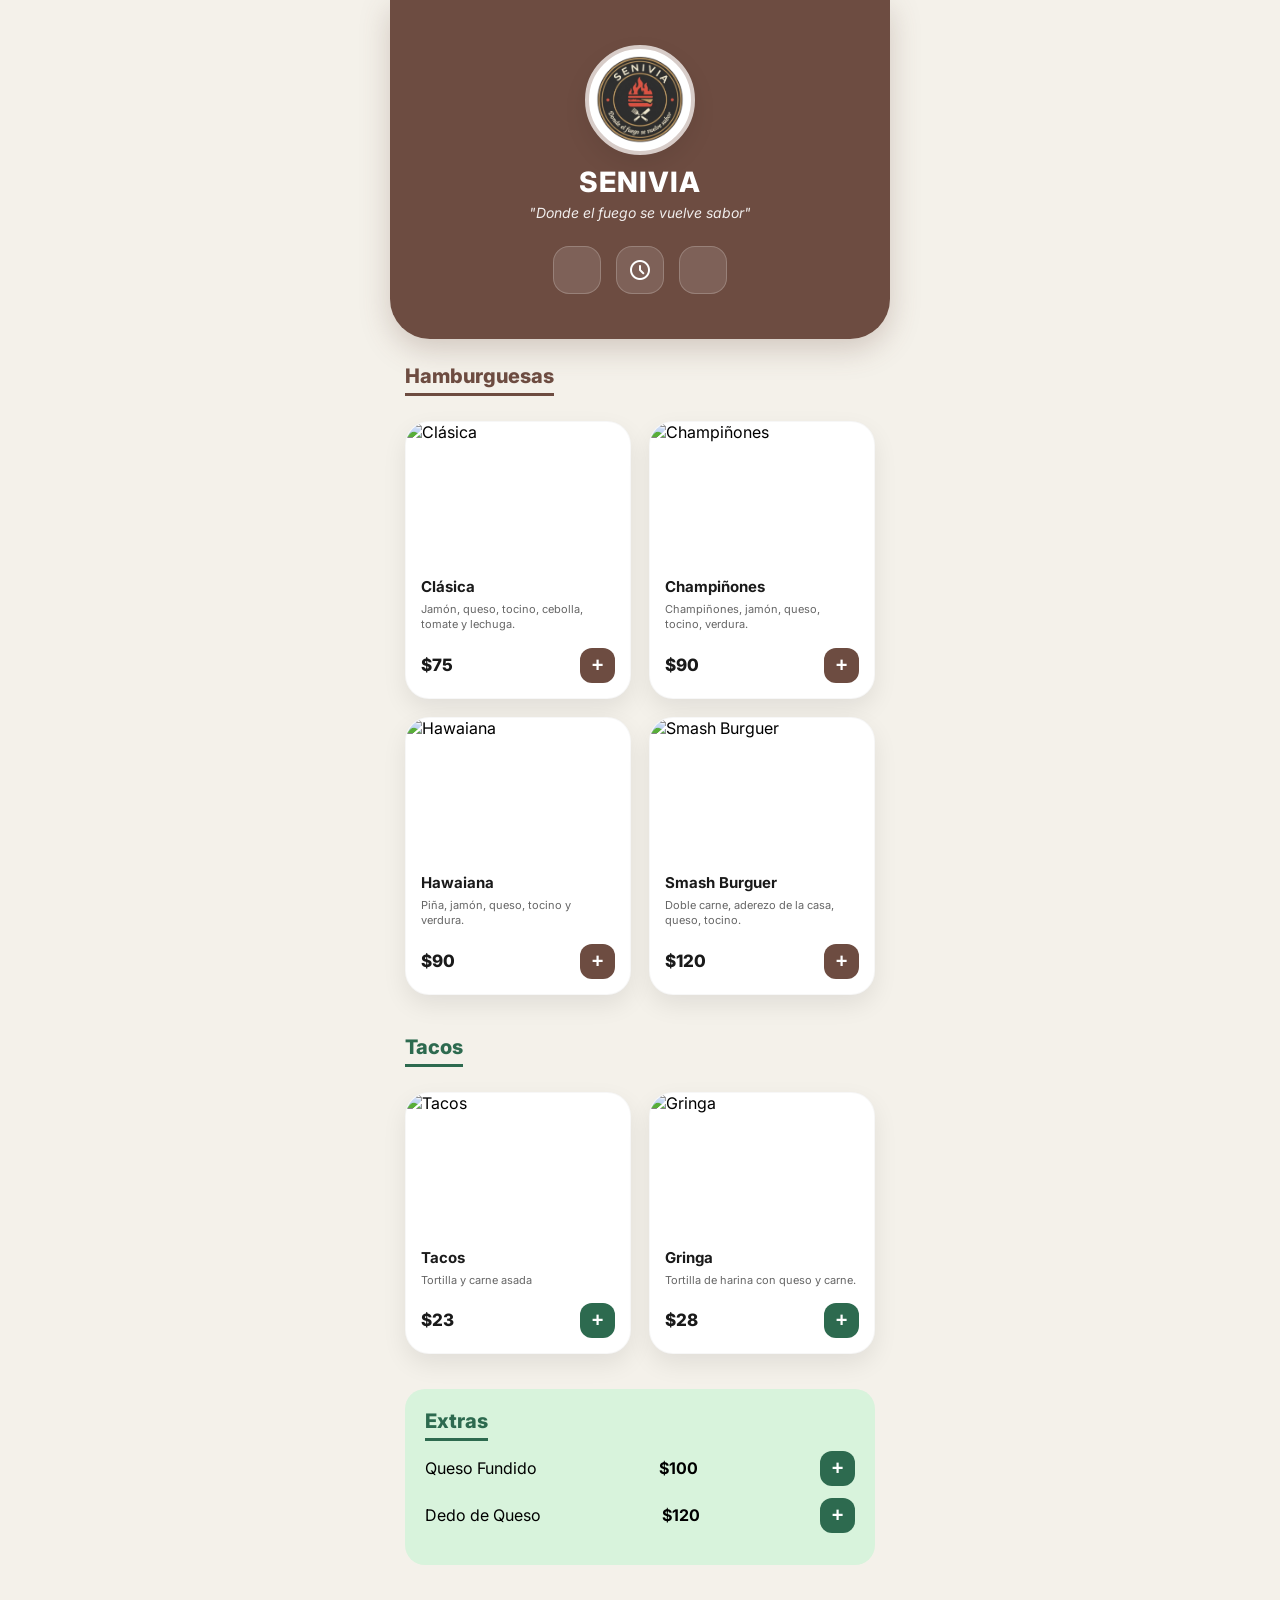
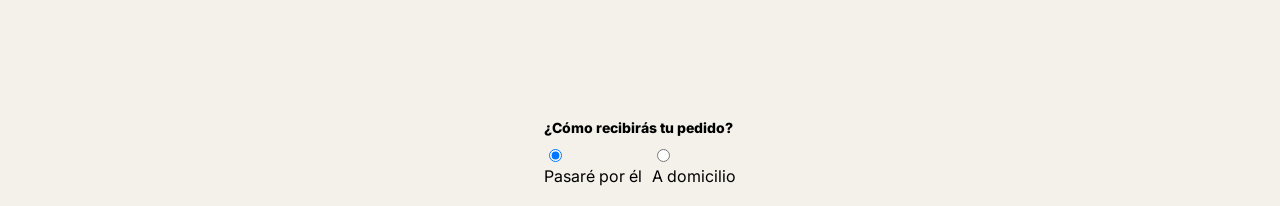
==== commit 04264c75: "New" ====
--- a/Index.html
+++ b/Index.html
@@ -25,10 +25,8 @@
         <div class="logo-circle">
           <img src="Senivia.png" alt="Logo Senivia" />
         </div>
-
         <h1>SENIVIA</h1>
         <p>"Donde el fuego se vuelve sabor"</p>
-
         <nav class="nav-header-container">
           <a
             href="https://maps.app.goo.gl/EeYADAYWjaHBzVqx6"
@@ -37,13 +35,11 @@
           >
             <i class="fa-duotone fa-regular fa-location-dot"></i>
           </a>
-
           <button class="nav-icon-btn" onclick="openHours()">
             <span class="material-symbols-rounded">schedule</span>
           </button>
-
           <a
-            href="https://wa.me/9991505132?text=Hola%20Senivia,%20me%20gustaría%20hacer%20un%20pedido."
+            href="https://wa.me/529991505132"
             target="_blank"
             class="nav-icon-btn"
           >
@@ -65,32 +61,42 @@
             <div class="card-info">
               <div
                 onclick="
-                  openCustomizer('Clásica', 75, [
-                    'Jamón',
-                    'Queso',
-                    'Tocino',
-                    'Cebolla',
-                    'Tomate',
-                    'Lechuga',
-                  ])
-                "
-              >
-                <h3>Clásica</h3>
-                <p>Jamón, queso, tocino, cebolla, tomate y lechuga.</p>
-              </div>
-              <div class="card-footer">
-                <span class="price">$75</span>
-                <button
-                  class="add-btn btn-burguer"
-                  onclick="
-                    openCustomizer('Clásica', 75, [
+                  openCustomizer(
+                    'Clásica',
+                    75,
+                    [
                       'Jamón',
                       'Queso',
                       'Tocino',
                       'Cebolla',
                       'Tomate',
                       'Lechuga',
-                    ])
+                    ],
+                    'hamburguesa',
+                  )
+                "
+              >
+                <h3>Clásica</h3>
+                <p>Jamón, queso, tocino, cebolla, tomate y lechuga.</p>
+              </div>
+              <div class="card-footer">
+                <span class="price">$75</span>
+                <button
+                  class="add-btn btn-burguer"
+                  onclick="
+                    openCustomizer(
+                      'Clásica',
+                      75,
+                      [
+                        'Jamón',
+                        'Queso',
+                        'Tocino',
+                        'Cebolla',
+                        'Tomate',
+                        'Lechuga',
+                      ],
+                      'hamburguesa',
+                    )
                   "
                 >
                   +
@@ -109,13 +115,12 @@
             <div class="card-info">
               <div
                 onclick="
-                  openCustomizer('Champiñones', 90, [
+                  openCustomizer(
                     'Champiñones',
-                    'Jamón',
-                    'Queso',
-                    'Tocino',
-                    'Verdura',
-                  ])
+                    90,
+                    ['Champiñones', 'Jamón', 'Queso', 'Tocino', 'Verdura'],
+                    'hamburguesa',
+                  )
                 "
               >
                 <h3>Champiñones</h3>
@@ -126,13 +131,12 @@
                 <button
                   class="add-btn btn-burguer"
                   onclick="
-                    openCustomizer('Champiñones', 90, [
+                    openCustomizer(
                       'Champiñones',
-                      'Jamón',
-                      'Queso',
-                      'Tocino',
-                      'Verdura',
-                    ])
+                      90,
+                      ['Champiñones', 'Jamón', 'Queso', 'Tocino', 'Verdura'],
+                      'hamburguesa',
+                    )
                   "
                 >
                   +
@@ -151,13 +155,12 @@
             <div class="card-info">
               <div
                 onclick="
-                  openCustomizer('Hawaiana', 90, [
-                    'Piña',
-                    'Jamón',
-                    'Queso',
-                    'Tocino',
-                    'Verdura',
-                  ])
+                  openCustomizer(
+                    'Hawaiana',
+                    90,
+                    ['Piña', 'Jamón', 'Queso', 'Tocino', 'Verdura'],
+                    'hamburguesa',
+                  )
                 "
               >
                 <h3>Hawaiana</h3>
@@ -168,13 +171,12 @@
                 <button
                   class="add-btn btn-burguer"
                   onclick="
-                    openCustomizer('Hawaiana', 90, [
-                      'Piña',
-                      'Jamón',
-                      'Queso',
-                      'Tocino',
-                      'Verdura',
-                    ])
+                    openCustomizer(
+                      'Hawaiana',
+                      90,
+                      ['Piña', 'Jamón', 'Queso', 'Tocino', 'Verdura'],
+                      'hamburguesa',
+                    )
                   "
                 >
                   +
@@ -193,12 +195,12 @@
             <div class="card-info">
               <div
                 onclick="
-                  openCustomizer('Smash Burguer', 120, [
-                    'Doble carne',
-                    'Aderezo de la casa',
-                    'Queso',
-                    'Tocino',
-                  ])
+                  openCustomizer(
+                    'Smash Burguer',
+                    120,
+                    ['Doble carne', 'Aderezo de la casa', 'Queso', 'Tocino'],
+                    'hamburguesa',
+                  )
                 "
               >
                 <h3>Smash Burguer</h3>
@@ -209,12 +211,12 @@
                 <button
                   class="add-btn btn-burguer"
                   onclick="
-                    openCustomizer('Smash Burguer', 120, [
-                      'Doble carne',
-                      'Aderezo de la casa',
-                      'Queso',
-                      'Tocino',
-                    ])
+                    openCustomizer(
+                      'Smash Burguer',
+                      120,
+                      ['Doble carne', 'Aderezo de la casa', 'Queso', 'Tocino'],
+                      'hamburguesa',
+                    )
                   "
                 >
                   +
@@ -236,13 +238,32 @@
               alt="Tacos"
             />
             <div class="card-info">
-              <div onclick="add('Tacos', 23)">
+              <div
+                onclick="
+                  openCustomizer(
+                    'Tacos',
+                    23,
+                    ['Cebolla asada', 'Cilantro'],
+                    'taco',
+                  )
+                "
+              >
                 <h3>Tacos</h3>
                 <p>Tortilla y carne asada</p>
               </div>
               <div class="card-footer">
                 <span class="price">$23</span>
-                <button class="add-btn btn-asado" onclick="add('Tacos', 23)">
+                <button
+                  class="add-btn btn-asado"
+                  onclick="
+                    openCustomizer(
+                      'Tacos',
+                      23,
+                      ['Cebolla asada', 'Cilantro'],
+                      'taco',
+                    )
+                  "
+                >
                   +
                 </button>
               </div>
@@ -257,13 +278,32 @@
               alt="Gringa"
             />
             <div class="card-info">
-              <div onclick="add('Gringa', 28)">
+              <div
+                onclick="
+                  openCustomizer(
+                    'Gringa',
+                    28,
+                    ['Cebolla asada', 'Cilantro'],
+                    'taco',
+                  )
+                "
+              >
                 <h3>Gringa</h3>
                 <p>Tortilla de harina con queso y carne.</p>
               </div>
               <div class="card-footer">
                 <span class="price">$28</span>
-                <button class="add-btn btn-asado" onclick="add('Gringa', 28)">
+                <button
+                  class="add-btn btn-asado"
+                  onclick="
+                    openCustomizer(
+                      'Gringa',
+                      28,
+                      ['Cebolla asada', 'Cilantro'],
+                      'taco',
+                    )
+                  "
+                >
                   +
                 </button>
               </div>
@@ -304,19 +344,82 @@
         <div class="sheet-header">
           <div class="drag-handle"></div>
           <h2 id="modal-title">Personalizar</h2>
-          <p class="modal-subtitle">¿Quieres quitar algún ingrediente?</p>
+          <p class="modal-subtitle">¿Cómo lo prefieres?</p>
         </div>
         <div id="ingredients-list" class="ingredients-container"></div>
+
+        <div
+          id="extras-container"
+          class="ingredients-container"
+          style="border-top: 1px solid #eee; padding-top: 15px; display: none"
+        >
+          <p style="font-weight: 800; font-size: 14px; margin-bottom: 10px">
+            Complementos:
+          </p>
+          <div id="extras-list"></div>
+        </div>
+
         <div class="sheet-footer">
           <button class="confirm-btn" onclick="confirmCustomization()">
             <span>Agregar Pedido</span>
             <i class="fa-solid fa-cart-plus"></i>
           </button>
-          <button class="cancel-btn" onclick="closeModal()">
-            Tal vez luego
-          </button>
+          <button class="cancel-btn" onclick="closeModal()">Cancelar</button>
         </div>
       </div>
+    </div>
+
+    <div class="delivery-methods" style="margin-bottom: 20px">
+      <p style="font-weight: 800; font-size: 14px; margin-bottom: 10px">
+        ¿Cómo recibirás tu pedido?
+      </p>
+      <div style="display: flex; gap: 10px">
+        <label class="method-option">
+          <input
+            type="radio"
+            name="delivery-type"
+            value="Para Recoger"
+            checked
+            onclick="toggleAddressField(false)"
+          />
+          <div class="method-box">
+            <i class="fa-solid fa-store"></i>
+            <span>Pasaré por él</span>
+          </div>
+        </label>
+        <label class="method-option">
+          <input
+            type="radio"
+            name="delivery-type"
+            value="A domicilio"
+            onclick="toggleAddressField(true)"
+          />
+          <div class="method-box">
+            <i class="fa-solid fa-motorcycle"></i>
+            <span>A domicilio</span>
+          </div>
+        </label>
+      </div>
+    </div>
+
+    <div id="address-section" style="display: none; margin-bottom: 15px">
+      <p style="font-weight: 800; font-size: 14px; margin-bottom: 8px">
+        Dirección de entrega:
+      </p>
+      <textarea
+        id="order-address"
+        placeholder="Calle, número, colonia y referencias..."
+        style="
+          width: 100%;
+          height: 50px;
+          border-radius: 12px;
+          border: 1px solid #eee;
+          padding: 10px;
+          resize: none;
+          font-family: inherit;
+          font-size: 13px;
+        "
+      ></textarea>
     </div>
 
     <div id="modal-checkout" class="modal">
@@ -326,8 +429,27 @@
           <h2>Tu Pedido</h2>
           <p class="modal-subtitle">Revisa tu orden antes de enviar</p>
         </div>
-
         <div id="checkout-list" class="checkout-container"></div>
+
+        <div class="notes-section" style="margin: 15px 0">
+          <p style="font-weight: 800; font-size: 14px; margin-bottom: 8px">
+            Notas o Cambios:
+          </p>
+          <textarea
+            id="order-notes"
+            placeholder="Ej. Cambio de $500..."
+            style="
+              width: 100%;
+              height: 60px;
+              border-radius: 12px;
+              border: 1px solid #eee;
+              padding: 10px;
+              resize: none;
+              font-family: inherit;
+              font-size: 13px;
+            "
+          ></textarea>
+        </div>
 
         <div class="marketing-section">
           <p class="marketing-title">¿Se te antoja algo más? 🔥</p>
@@ -348,9 +470,7 @@
 
     <div id="modal-hours" class="modal">
       <div class="modal-content">
-        <div class="modal-header">
-          <h2>Horario</h2>
-        </div>
+        <div class="modal-header"><h2>Horario</h2></div>
         <div
           class="hours-container"
           style="
@@ -394,6 +514,7 @@
       <div class="whatsapp-btn">Ver Carrito</div>
     </div>
 
+    <script src="https://cdn.jsdelivr.net/npm/canvas-confetti@1.5.1/dist/confetti.browser.min.js"></script>
     <script src="script.js"></script>
   </body>
 </html>
--- a/style.css
+++ b/style.css
@@ -36,13 +36,13 @@
     opacity: 0;
     transform: translateY(10px);
   }
-
   to {
     opacity: 1;
     transform: translateY(0);
   }
 }
 
+/* --- HEADER --- */
 header {
   display: flex;
   flex-direction: column;
@@ -89,6 +89,7 @@
   object-fit: cover;
 }
 
+/* --- NAVEGACIÓN --- */
 .nav-header-container {
   display: flex;
   justify-content: center;
@@ -118,6 +119,7 @@
   transform: translateY(-3px) scale(1.05);
 }
 
+/* --- GRID Y CARDS --- */
 section {
   padding: 25px 15px 10px;
 }
@@ -135,7 +137,6 @@
   color: var(--brown-dark);
   border-color: var(--brown-dark);
 }
-
 .title-asado {
   color: var(--green-main);
   border-color: var(--green-main);
@@ -229,7 +230,6 @@
 .btn-burguer {
   background: var(--brown-dark);
 }
-
 .btn-asado {
   background: var(--green-main);
 }
@@ -246,7 +246,7 @@
   cursor: pointer;
 }
 
-/* MODALES SHEET */
+/* --- SISTEMA DE MODALES SHEET --- */
 .modal {
   position: fixed;
   top: 0;
@@ -275,7 +275,6 @@
   from {
     transform: translateY(100%);
   }
-
   to {
     transform: translateY(0);
   }
@@ -289,9 +288,16 @@
   margin: 0 auto 15px;
 }
 
-/* CHECKOUT STYLES */
+.sheet-header h2 {
+  margin: 0;
+  font-size: 24px;
+  color: var(--brown-dark);
+  font-weight: 800;
+}
+
+/* --- CHECKOUT Y CRUD --- */
 .checkout-container {
-  max-height: 40vh;
+  max-height: 35vh;
   overflow-y: auto;
   margin-bottom: 20px;
 }
@@ -308,11 +314,11 @@
   font-size: 14px;
   color: var(--text);
 }
-
 .checkout-item-info p {
   font-size: 11px;
   color: #888;
   margin: 2px 0 0;
+  line-height: 1.3;
 }
 
 .remove-btn {
@@ -321,31 +327,40 @@
   border: none;
   cursor: pointer;
   font-size: 18px;
-}
-
-/* MARKETING */
+  padding: 5px;
+  transition: 0.2s;
+}
+
+.remove-btn:hover {
+  transform: scale(1.1);
+}
+
+/* --- MARKETING SUGERIDO --- */
 .marketing-section {
   margin: 15px 0 25px;
 }
-
 .marketing-title {
   font-weight: 800;
   font-size: 14px;
   margin-bottom: 10px;
-}
-
+  color: var(--brown-dark);
+}
 .marketing-grid {
   display: flex;
   gap: 10px;
   overflow-x: auto;
   padding-bottom: 10px;
+  scrollbar-width: none;
+}
+.marketing-grid::-webkit-scrollbar {
+  display: none;
 }
 
 .marketing-card {
-  min-width: 120px;
+  min-width: 130px;
   background: #fdfdfd;
   border: 1px solid #eee;
-  padding: 10px;
+  padding: 12px;
   border-radius: 15px;
   text-align: center;
 }
@@ -353,24 +368,28 @@
 .marketing-card b {
   display: block;
   font-size: 12px;
-  margin: 5px 0;
+  margin-bottom: 4px;
+}
+.marketing-card span {
+  font-size: 11px;
+  color: #666;
+  font-weight: 700;
 }
 
 .marketing-card .mini-add {
   background: var(--green-main);
   color: white;
   border: none;
-  border-radius: 5px;
+  border-radius: 6px;
   font-size: 10px;
-  padding: 4px 8px;
-  font-weight: 700;
-}
-
-.whatsapp-final-btn {
-  background: #25d366 !important;
-}
-
-/* ELEMENTOS COMUNES */
+  padding: 5px 10px;
+  font-weight: 800;
+  margin-top: 8px;
+  width: 100%;
+  cursor: pointer;
+}
+
+/* --- ELEMENTOS COMUNES --- */
 .ingredients-container {
   margin: 25px 0;
   display: flex;
@@ -386,6 +405,11 @@
   background: #f8f9fa;
   border-radius: 18px;
   cursor: pointer;
+  transition: 0.2s;
+}
+
+.ingredient-item:active {
+  background: #f0f0f0;
 }
 
 .ingredient-item input {
@@ -408,6 +432,10 @@
   align-items: center;
   gap: 10px;
   cursor: pointer;
+}
+
+.whatsapp-final-btn {
+  background: #25d366 !important;
 }
 
 .cancel-btn {
@@ -420,6 +448,7 @@
   cursor: pointer;
 }
 
+/* --- BARRA INFERIOR (CART BAR) --- */
 #cart-bar {
   position: fixed;
   bottom: 30px;
@@ -437,6 +466,11 @@
   z-index: 1000;
   box-shadow: 0 15px 35px rgba(0, 0, 0, 0.3);
   cursor: pointer;
+  transition: 0.3s cubic-bezier(0.175, 0.885, 0.32, 1.275);
+}
+
+#cart-bar:active {
+  transform: translateX(-50%) scale(0.95);
 }
 
 .count-badge {
@@ -454,6 +488,7 @@
   font-weight: 700;
 }
 
+/* --- LIGHTBOX Y OTROS --- */
 .lightbox {
   display: none;
   position: fixed;
@@ -482,7 +517,6 @@
     transform: scale(0.8);
     opacity: 0;
   }
-
   to {
     transform: scale(1);
     opacity: 1;
@@ -496,4 +530,8 @@
   color: white;
   font-size: 40px;
   cursor: pointer;
+}
+.whatsapp-final-btn.closed {
+    background-color: #999 !important;
+    cursor: pointer; 
 }
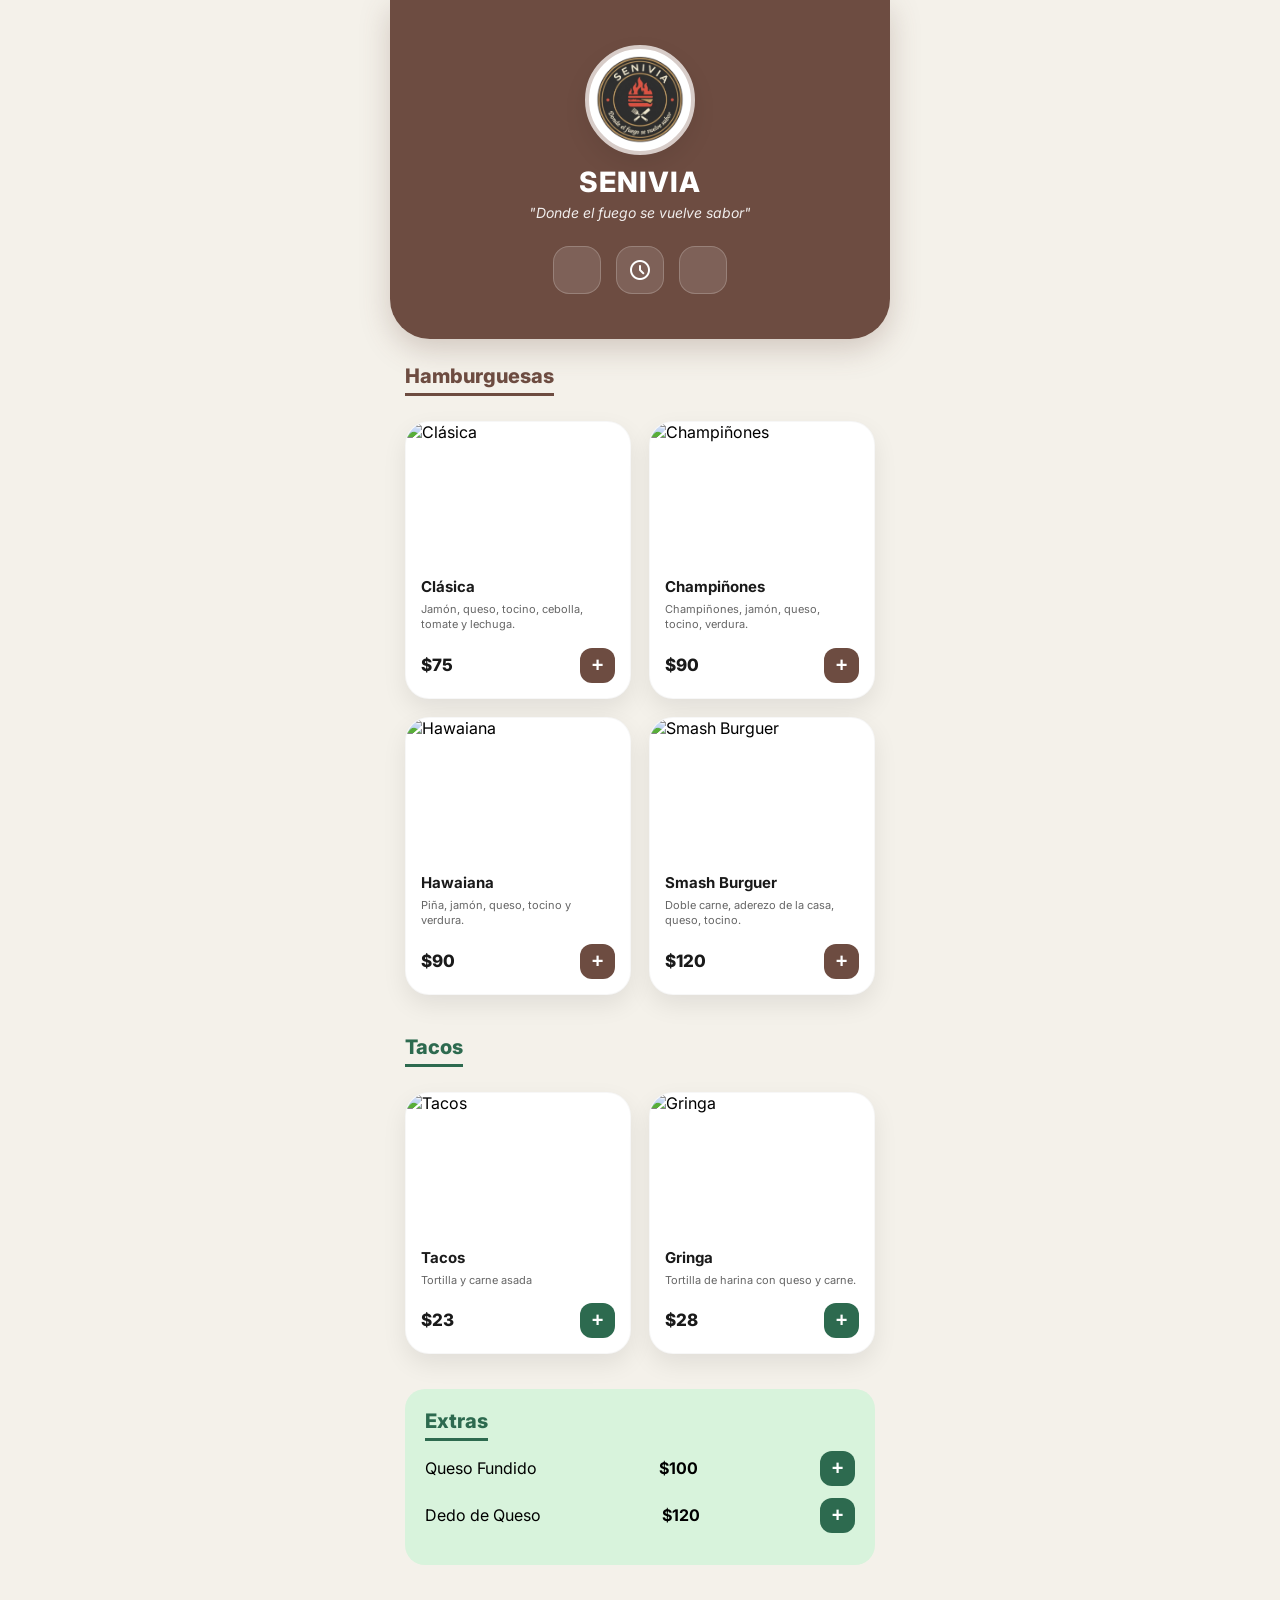
==== commit 181ef9fc: "Rename index.html to Index.html" ====
--- a/Index.html
+++ b/Index.html
@@ -369,59 +369,6 @@
       </div>
     </div>
 
-    <div class="delivery-methods" style="margin-bottom: 20px">
-      <p style="font-weight: 800; font-size: 14px; margin-bottom: 10px">
-        ¿Cómo recibirás tu pedido?
-      </p>
-      <div style="display: flex; gap: 10px">
-        <label class="method-option">
-          <input
-            type="radio"
-            name="delivery-type"
-            value="Para Recoger"
-            checked
-            onclick="toggleAddressField(false)"
-          />
-          <div class="method-box">
-            <i class="fa-solid fa-store"></i>
-            <span>Pasaré por él</span>
-          </div>
-        </label>
-        <label class="method-option">
-          <input
-            type="radio"
-            name="delivery-type"
-            value="A domicilio"
-            onclick="toggleAddressField(true)"
-          />
-          <div class="method-box">
-            <i class="fa-solid fa-motorcycle"></i>
-            <span>A domicilio</span>
-          </div>
-        </label>
-      </div>
-    </div>
-
-    <div id="address-section" style="display: none; margin-bottom: 15px">
-      <p style="font-weight: 800; font-size: 14px; margin-bottom: 8px">
-        Dirección de entrega:
-      </p>
-      <textarea
-        id="order-address"
-        placeholder="Calle, número, colonia y referencias..."
-        style="
-          width: 100%;
-          height: 50px;
-          border-radius: 12px;
-          border: 1px solid #eee;
-          padding: 10px;
-          resize: none;
-          font-family: inherit;
-          font-size: 13px;
-        "
-      ></textarea>
-    </div>
-
     <div id="modal-checkout" class="modal">
       <div class="modal-content custom-sheet checkout-sheet">
         <div class="sheet-header">
@@ -430,6 +377,59 @@
           <p class="modal-subtitle">Revisa tu orden antes de enviar</p>
         </div>
         <div id="checkout-list" class="checkout-container"></div>
+
+        <div class="delivery-methods" style="margin-bottom: 20px">
+          <p style="font-weight: 800; font-size: 14px; margin-bottom: 10px">
+            ¿Cómo recibirás tu pedido?
+          </p>
+          <div style="display: flex; gap: 10px">
+            <label class="method-option">
+              <input
+                type="radio"
+                name="delivery-type"
+                value="Para Recoger"
+                checked
+                onclick="toggleAddressField(false)"
+              />
+              <div class="method-box">
+                <i class="fa-solid fa-store"></i>
+                <span>Pasaré por él</span>
+              </div>
+            </label>
+            <label class="method-option">
+              <input
+                type="radio"
+                name="delivery-type"
+                value="A domicilio"
+                onclick="toggleAddressField(true)"
+              />
+              <div class="method-box">
+                <i class="fa-solid fa-motorcycle"></i>
+                <span>A domicilio</span>
+              </div>
+            </label>
+          </div>
+        </div>
+
+        <div id="address-section" style="display: none; margin-bottom: 15px">
+          <p style="font-weight: 800; font-size: 14px; margin-bottom: 8px">
+            Dirección de entrega:
+          </p>
+          <textarea
+            id="order-address"
+            placeholder="Calle, número, colonia y referencias..."
+            style="
+              width: 100%;
+              height: 50px;
+              border-radius: 12px;
+              border: 1px solid #eee;
+              padding: 10px;
+              resize: none;
+              font-family: inherit;
+              font-size: 13px;
+            "
+          ></textarea>
+        </div>
 
         <div class="notes-section" style="margin: 15px 0">
           <p style="font-weight: 800; font-size: 14px; margin-bottom: 8px">
@@ -468,6 +468,108 @@
       </div>
     </div>
 
+    <div
+      id="modal-closed-lock"
+      class="modal"
+      style="
+        display: none;
+        align-items: center;
+        background: rgba(0, 0, 0, 0.85);
+      "
+    >
+      <div
+        class="modal-content"
+        style="
+          text-align: center;
+          border-radius: 24px;
+          width: 90%;
+          max-width: 400px;
+          margin: auto;
+          padding: 35px 25px;
+        "
+      >
+        <div style="color: #ff5252; font-size: 60px; margin-bottom: 20px">
+          <i class="fa-duotone fa-regular fa-shop-slash"></i>
+        </div>
+        <h2
+          style="
+            color: var(--brown-dark);
+            margin-bottom: 10px;
+            font-weight: 800;
+          "
+        >
+          ¡Volvemos pronto!
+        </h2>
+        <p
+          style="
+            color: #666;
+            font-size: 14px;
+            margin-bottom: 25px;
+            line-height: 1.5;
+          "
+        >
+          Los pedidos están deshabilitados en este momento. Solo podrás ver el
+          menú.
+        </p>
+        <div
+          style="
+            background: #f8f9fa;
+            padding: 18px;
+            border-radius: 16px;
+            margin-bottom: 25px;
+            display: flex;
+            align-items: center;
+            justify-content: center;
+            gap: 10px;
+          "
+        >
+          <span
+            class="material-symbols-rounded"
+            style="color: var(--brown-dark)"
+            >schedule</span
+          >
+          <p style="font-weight: 800; margin: 0; color: var(--text)">
+            Abrimos hoy a las 7:00 PM
+          </p>
+        </div>
+        <button
+          class="confirm-btn"
+          onclick="closeClosedModal()"
+          style="
+            background: #f0f0f0;
+            color: #333;
+            border: none;
+            width: 100%;
+            padding: 15px;
+            border-radius: 15px;
+            font-weight: 700;
+            cursor: pointer;
+          "
+        >
+          Ver Menú
+        </button>
+        <button
+          class="cancel-btn"
+          onclick="
+            openHours();
+            closeClosedModal();
+          "
+          style="
+            margin-top: 20px;
+            background: none;
+            border: none;
+            color: #888;
+            text-decoration: underline;
+            font-size: 13px;
+            cursor: pointer;
+            width: 100%;
+          "
+        >
+          Ver horarios completos
+        </button>
+      </div>
+    </div>
+
     <div id="modal-hours" class="modal">
       <div class="modal-content">
         <div class="modal-header"><h2>Horario</h2></div>
